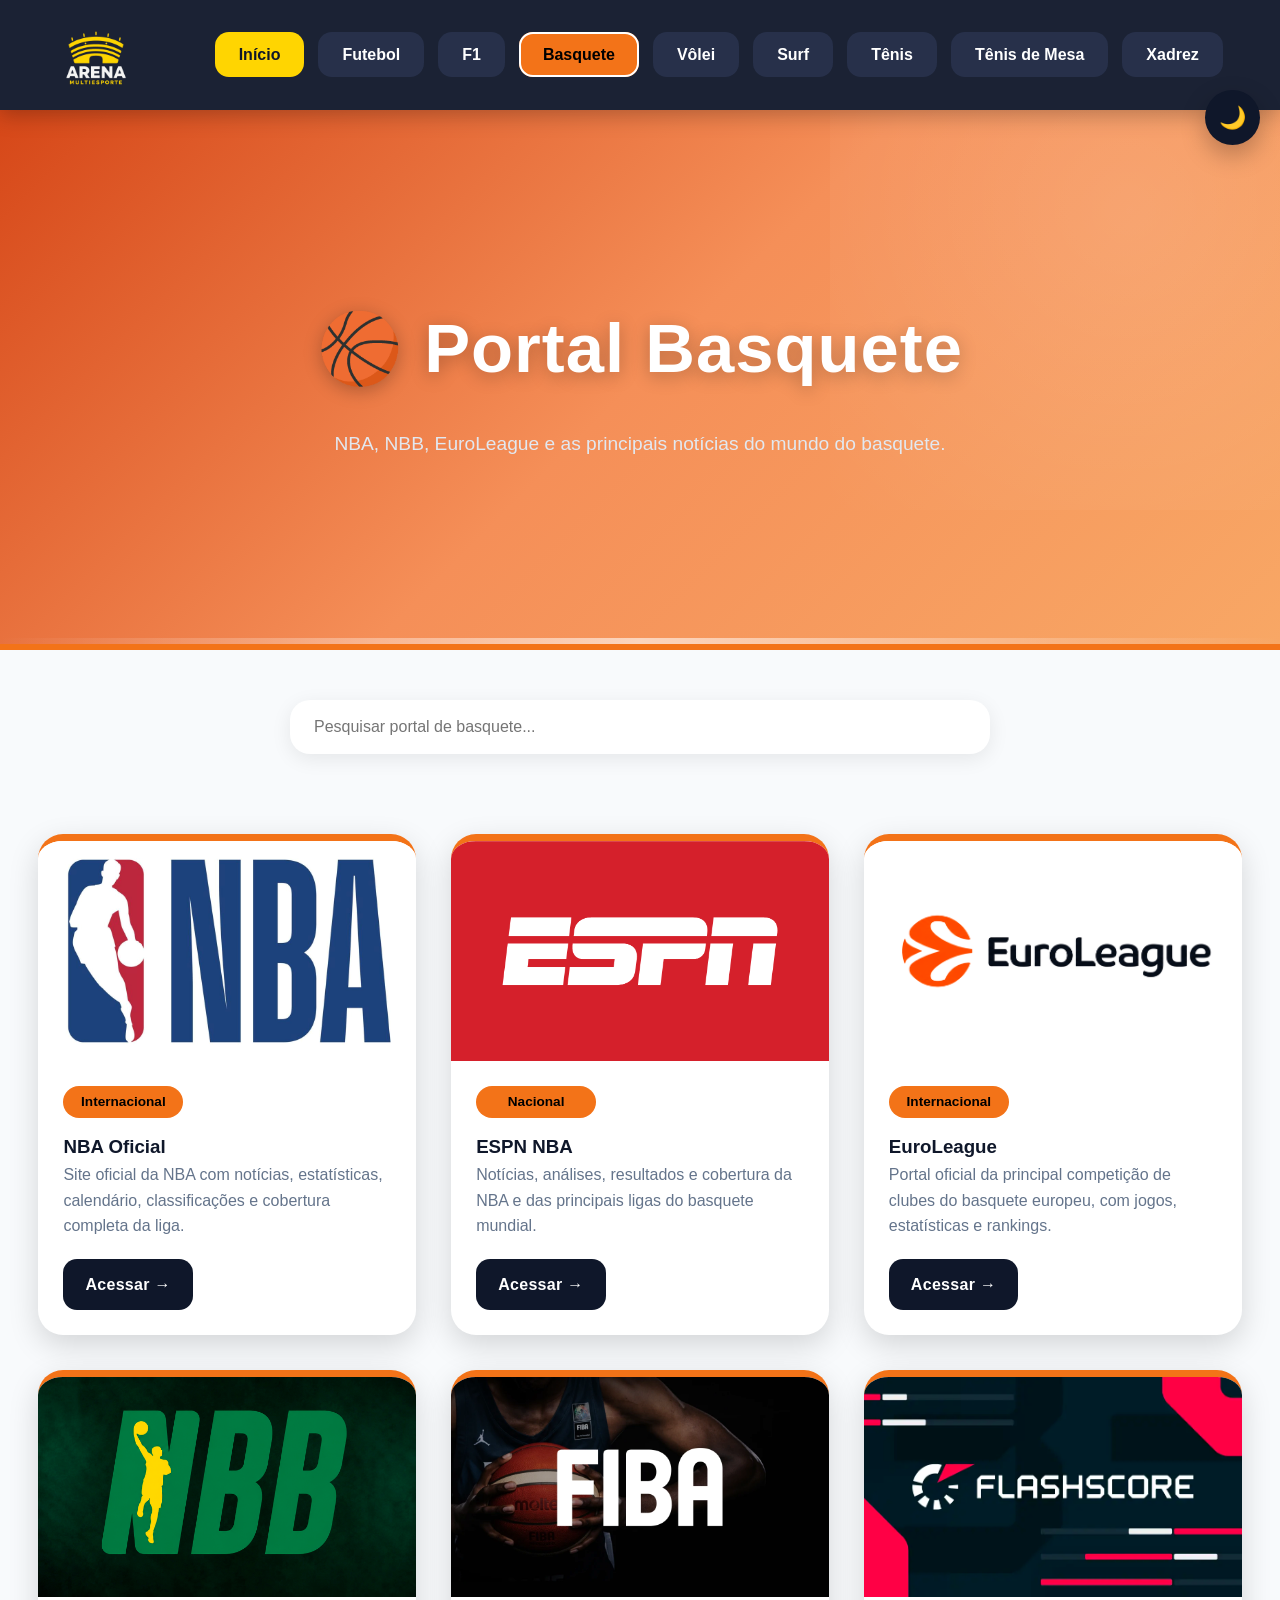
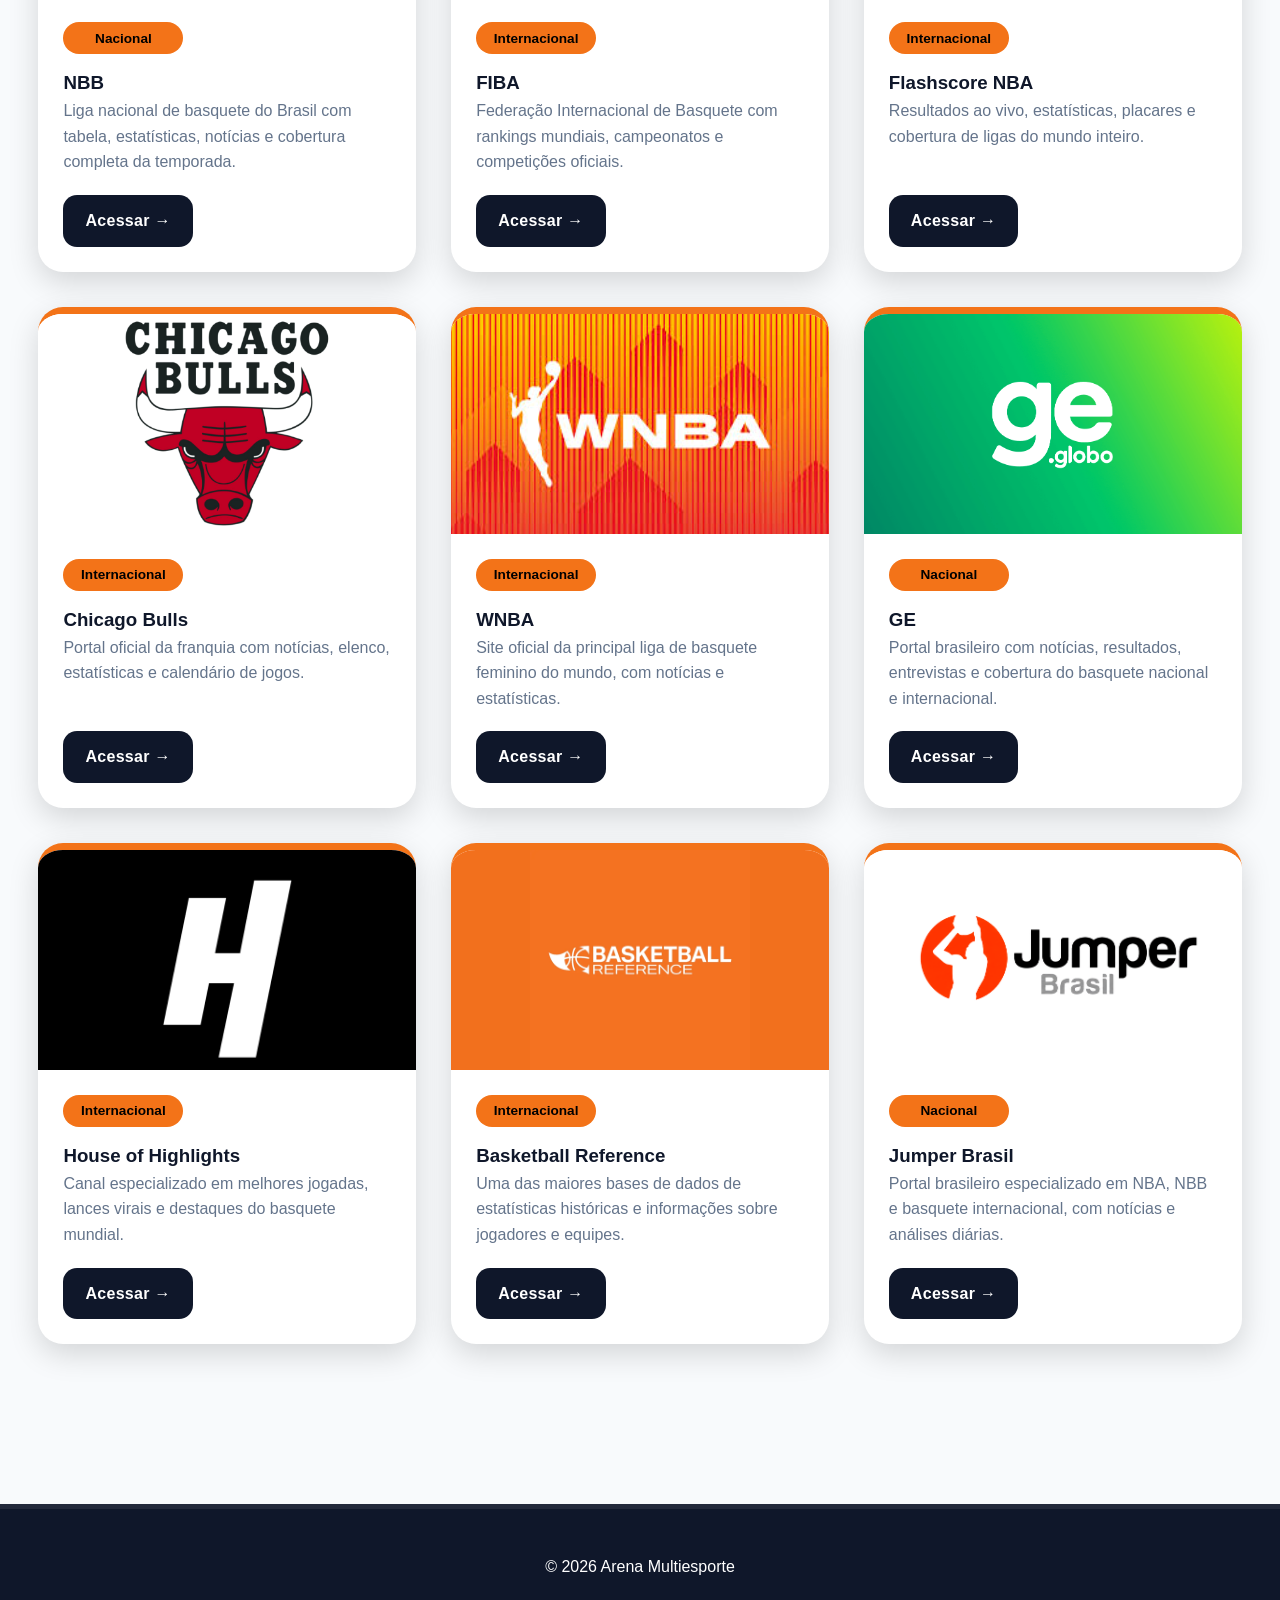
==== basquete.html @ 13faa3eb "Arena.multiesportes" ====
<!-- =========================================
basquete.html
========================================= -->

<!DOCTYPE html>
<html lang="pt-BR">

<head>

<meta charset="UTF-8">
<meta name="viewport" content="width=device-width, initial-scale=1.0">

<title>Portal Basquete | Arena Multiesporte</title>

<link rel="stylesheet" href="style.css">

</head>

<body>

<!-- =========================================
HEADER
========================================= -->

<header>

<div class="header-container">

<a href="index.html" class="logo">

<img src="img/logo2.png" alt="Arena Multiesporte">

</a>

<nav>

<ul class="nav-menu">

<li>
<a href="index.html" class="nav-btn">
Início
</a>
</li>

<li>
<a href="futebol.html" class="nav-btn futebol">
Futebol
</a>
</li>

<li>
<a href="f1.html" class="nav-btn f1">
F1
</a>
</li>

<li>
<a href="basquete.html" class="nav-btn basquete active">
Basquete
</a>
</li>

<li>
<a href="volei.html" class="nav-btn volei">
Vôlei
</a>
</li>

<li>
<a href="surf.html" class="nav-btn surf">
Surf
</a>
</li>

<li>
<a href="tenis.html" class="nav-btn tenis">
Tênis
</a>
</li>

<li>
<a href="tenisdemesa.html" class="nav-btn mesa">
Tênis de Mesa
</a>
</li>

<li>
<a href="xadrez.html" class="nav-btn xadrez">
Xadrez
</a>
</li>

</ul>

</nav>

</div>

</header>

<section class="hero basquete-hero">

<div class="hero-content">

<h2>
🏀 Portal Basquete
</h2>

<p>
NBA, NBB, EuroLeague
e as principais notícias do mundo do basquete.
</p>

</div>

</section>

<section>

<input
type="text"
id="searchInput"
class="search"
placeholder="Pesquisar portal de basquete..."
>

</section>

<main class="blog-container">

<section class="posts-grid">

<!-- CARD 1 -->

<article class="post-card basquete-card">

<div class="card-image">
<img src="img/basquete/nba.jpg" alt="NBA">
</div>

<div class="post-content">

<span class="category-badge basquete">
Internacional
</span>

<h3>
NBA Oficial
</h3>

<p>
Site oficial da NBA com notícias,
estatísticas, calendário,
classificações e cobertura completa da liga.
</p>

<a href="https://www.nba.com" target="_blank" class="read-more">
Acessar →
</a>

</div>

</article>

<!-- CARD 2 -->

<article class="post-card basquete-card">

<div class="card-image">
<img src="img/espn.png" alt="ESPN NBA">
</div>

<div class="post-content">

<span class="category-badge basquete">
Nacional
</span>

<h3>
ESPN NBA
</h3>

<p>
Notícias, análises,
resultados e cobertura da NBA
e das principais ligas do basquete mundial.
</p>

<a href="https://www.espn.com.br/nba" target="_blank" class="read-more">
Acessar →
</a>

</div>

</article>

<!-- CARD 3 -->

<article class="post-card basquete-card">

<div class="card-image">
<img src="img/basquete/euroleague.png" alt="EuroLeague">
</div>

<div class="post-content">

<span class="category-badge basquete">
Internacional
</span>

<h3>
EuroLeague
</h3>

<p>
Portal oficial da principal competição
de clubes do basquete europeu,
com jogos, estatísticas e rankings.
</p>

<a href="https://www.euroleaguebasketball.net" target="_blank" class="read-more">
Acessar →
</a>

</div>

</article>

<!-- CARD 4 -->

<article class="post-card basquete-card">

<div class="card-image">
<img src="img/basquete/nbb.png" alt="NBB">
</div>

<div class="post-content">

<span class="category-badge basquete">
Nacional
</span>

<h3>
NBB
</h3>

<p>
Liga nacional de basquete do Brasil
com tabela, estatísticas,
notícias e cobertura completa da temporada.
</p>

<a href="https://lnb.com.br/nbb/" target="_blank" class="read-more">
Acessar →
</a>

</div>

</article>

<!-- CARD 5 -->

<article class="post-card basquete-card">

<div class="card-image">
<img src="img/basquete/fiba.webp" alt="FIBA">
</div>

<div class="post-content">

<span class="category-badge basquete">
Internacional
</span>

<h3>
FIBA
</h3>

<p>
Federação Internacional de Basquete
com rankings mundiais,
campeonatos e competições oficiais.
</p>

<a href="https://www.fiba.basketball" target="_blank" class="read-more">
Acessar →
</a>

</div>

</article>

<!-- CARD 6 -->

<article class="post-card basquete-card">

<div class="card-image">
<img src="img/futebol/flashscore.webp" alt="Flashscore NBA">
</div>

<div class="post-content">

<span class="category-badge basquete">
Internacional
</span>

<h3>
Flashscore NBA
</h3>

<p>
Resultados ao vivo,
estatísticas, placares
e cobertura de ligas do mundo inteiro.
</p>

<a href="https://www.flashscore.com.br/basquete/" target="_blank" class="read-more">
Acessar →
</a>

</div>

</article>

<!-- =========================================
CARDS 7-12 BASQUETE
========================================= -->

<!-- CARD 7 -->

<article class="post-card basquete-card">

<div class="card-image">

<img src="img/basquete/chicago.jpg">

</div>

<div class="post-content">

<span class="category-badge basquete">
Internacional
</span>

<h3>
Chicago Bulls
</h3>

<p>
Portal oficial da franquia
com notícias, elenco,
estatísticas e calendário de jogos.
</p>

<a href="https://www.nba.com/bulls" target="_blank" class="read-more">
Acessar →
</a>

</div>

</article>

<!-- CARD 8 -->

<article class="post-card basquete-card">

<div class="card-image">

<img src="img/basquete/wnba.jpg">

</div>

<div class="post-content">

<span class="category-badge basquete">
Internacional
</span>

<h3>
WNBA
</h3>

<p>
Site oficial da principal liga
de basquete feminino do mundo,
com notícias e estatísticas.
</p>

<a href="https://www.wnba.com" target="_blank" class="read-more">
Acessar →
</a>

</div>

</article>

<!-- CARD 9 -->

<article class="post-card basquete-card">

<div class="card-image">

<img src="img/ge.png">

</div>

<div class="post-content">

<span class="category-badge basquete">
Nacional
</span>

<h3>
GE
</h3>

<p>
Portal brasileiro com notícias,
resultados, entrevistas
e cobertura do basquete nacional e internacional.
</p>

<a href="https://ge.globo.com/basquete/" target="_blank" class="read-more">
Acessar →
</a>

</div>

</article>

<!-- CARD 10 -->

<article class="post-card basquete-card">

<div class="card-image">

<img src="img/basquete/h.png">

</div>

<div class="post-content">

<span class="category-badge basquete">
Internacional
</span>

<h3>
House of Highlights
</h3>

<p>
Canal especializado em melhores jogadas,
lances virais e destaques
do basquete mundial.
</p>

<a href="https://www.youtube.com/@HouseofHighlights" target="_blank" class="read-more">
Acessar →
</a>

</div>

</article>

<!-- CARD 11 -->

<article class="post-card basquete-card">

<div class="card-image">

<img src="img/basquete/basketballreference.png">

</div>

<div class="post-content">

<span class="category-badge basquete">
Internacional
</span>

<h3>
Basketball Reference
</h3>

<p>
Uma das maiores bases de dados
de estatísticas históricas
e informações sobre jogadores e equipes.
</p>

<a href="https://www.basketball-reference.com/" target="_blank" class="read-more">
Acessar →
</a>

</div>

</article>

<!-- CARD 12 -->

<article class="post-card basquete-card">

<div class="card-image">

<img src="img/basquete/jumperbrasil.png" alt="Jumper Brasil">

</div>

<div class="post-content">

<span class="category-badge basquete">
Nacional
</span>

<h3>
Jumper Brasil
</h3>

<p>
Portal brasileiro especializado em NBA,
NBB e basquete internacional,
com notícias e análises diárias.
</p>

<a href="https://jumperbrasil.com.br/" target="_blank" class="read-more">
Acessar →
</a>

</div>

</article>

</section>

</main>



<footer>

<p>
© 2026 Arena Multiesporte
</p>

</footer>

<script src="script.js"></script>

</body>
</html>
---- style.css ----
/* =========================================
STYLE.CSS COMPLETO PROFISSIONAL
ARENA MULTIESPORTE
=========================jose?================ */

/* =========================================
RESET
========================================= */

*{
    margin:0;
    padding:0;
    box-sizing:border-box;
}

/* =========================================
VARIÁVEIS
========================================= */

:root{

    --dark:#0f172a;

    --dark2:#27304a;

    --light:#f8fafc;

    --white:#ffffff;

    --gray:#94a3b8;

    --shadow:
    0 10px 30px rgba(0,0,0,.15);

    --transition:.35s;

    --radius:22px;

    --futebol:#09b046;

    --f1:#ef4444;

    --basquete:#f37318;

    --volei:#fbf70e;

    --surf:#345fc5;

    --tenis:#b0cb61;

    --mesa:#00eafb;

    --xadrez:#6d09df;

    --inicio:#ffd501;
}

/* =========================================
BODY
========================================= */

body{

    font-family:
    'Segoe UI',
    Tahoma,
    Geneva,
    Verdana,
    sans-serif;

    background:var(--light);

    color:#334155;

    overflow-x:hidden;

    line-height:1.6;
}

/* =========================================
SCROLLBAR
========================================= */

::-webkit-scrollbar{

    width:10px;
}

::-webkit-scrollbar-track{

    background:var(--dark2);
}

::-webkit-scrollbar-thumb{

    background:var(--inicio);

    border-radius:20px;
}

/* =========================================
HEADER
========================================= */

header{

    position:sticky;

    top:0;

    z-index:9999;

    width:100%;

    background:
    rgba(15,23,42,.95);

    backdrop-filter:blur(10px);

    box-shadow:
    0 5px 20px rgba(0,0,0,.25);

    padding:10px 0;
}

/* =========================================
HEADER CONTAINER
========================================= */

.header-container{

    width:min(1400px,92%);

    margin:auto;

    display:flex;

    align-items:center;

    justify-content:space-between;
}

/* =========================================
LOGO
========================================= */

.logo{

    display:flex;

    align-items:center;

    text-decoration:none;
}

.logo img{

    width:auto;

    height:90px;

    object-fit:contain;

    transition:var(--transition);
}

.logo img:hover{

    transform:scale(1.05);
}

/* =========================================
MENU
========================================= */

.nav-menu{

    display:flex;

    gap:14px;

    list-style:none;

    flex-wrap:wrap;
}

/* =========================================
BOTÕES MENU
========================================= */

.nav-btn{

    position:relative;

    padding:12px 22px;

    border-radius:14px;

    background:var(--dark2);

    color:white;

    font-weight:700;

    text-decoration:none;

    overflow:hidden;

    transition:var(--transition);

    border:2px solid transparent;
}

/* =========================================
EFEITO BOTÃO
========================================= */

.nav-btn::before{

    content:"";

    position:absolute;

    inset:0;

    background:white;

    opacity:0;

    transition:var(--transition);
}

.nav-btn:hover::before{

    opacity:.08;
}

/* =========================================
BOTÃO ACTIVE
========================================= */

.nav-btn.active{

    border:2px solid white;

    transform:none;
}
.nav-menu{

    display:flex;

    gap:14px;

    list-style:none;

    flex-wrap:wrap;

    align-items:center;
}

/* =========================================
INÍCIO FIXO VERDE
========================================= */

.nav-menu li:first-child .nav-btn{

    background:var(--inicio);

    color:#0f172a;
}

.nav-menu li:first-child .nav-btn:hover{

    background:var(--inicio);
}

/* FUTEBOL */

.nav-btn.futebol:hover{

    background:var(--futebol);
}

/* F1 */

.nav-btn.f1:hover{

    background:var(--f1);
}

/* BASQUETE */

.nav-btn.basquete:hover{

    background:var(--basquete);
}

/* VÔLEI */

.nav-btn.volei:hover{

    background:var(--volei);
}

/* SURF */

.nav-btn.surf:hover{

    background:var(--surf);
}

/* TÊNIS */

.nav-btn.tenis:hover{

    background:var(--tenis);

    color:#ffffff;
}

/* TÊNIS DE MESA */

.nav-btn.mesa:hover{

    background:var(--mesa);
}

/* XADREZ */

.nav-btn.xadrez:hover{

    background:var(--xadrez);

    color:#ffffff;
}

/* =========================================
HERO
========================================= */

.hero{

    min-height:540px;

    display:flex;

    align-items:center;

    justify-content:center;

    text-align:center;

    padding:40px;

    position:relative;

    overflow:hidden;

    background:
    linear-gradient(
    135deg,
    #0f172a,
    #1e293b
    );
}

/* =========================================
HERÓIS DOS ESPORTES
========================================= */

.surf-hero{

    background:
    linear-gradient(
    135deg,
    #074e74,
    #1477a5,
    #0a9fde
    );
}

.tenis-hero{

    background:
    linear-gradient(
    135deg,
    #3a6600,
    #9fe341,
    #c2ef7b
    );
}

.mesa-hero{

    background:
    linear-gradient(
    135deg,
    #245995,
    #3ec2f1,
    #9fe2f7
    );
}

.xadrez-hero{

    background:
    linear-gradient(
    135deg,
    #3b0378,
    #5608b5,
    #8004fc
    );
}

/* =========================================
EFEITO HERO
========================================= */

.hero::before{

    content:"";

    position:absolute;

    width:600px;

    height:600px;

    background:
    radial-gradient(
    circle,
    rgba(255,255,255,.12),
    transparent
    );

    top:-200px;

    right:-150px;
}

/* =========================================
HERO CONTENT
========================================= */

.hero-content{

    position:relative;

    z-index:2;

    max-width:850px;
}

.hero h2{

    font-size:4.3rem;

    color:white;

    margin-bottom:25px;

    font-weight:900;

    letter-spacing:1px;
}

.hero p{

    color:#e2e8f0;

    font-size:1.2rem;
}

/* =========================================
SEARCH
========================================= */

.search{

    width:min(700px,92%);

    display:block;

    margin:50px auto;

    padding:18px 24px;

    border:none;

    outline:none;

    border-radius:20px;

    background:white;

    font-size:1rem;

    box-shadow:
    0 5px 20px rgba(0,0,0,.08);

    transition:var(--transition);
}

.search:focus{

    transform:scale(1.01);

    box-shadow:
    0 10px 25px rgba(0,0,0,.12);
}

/* =========================================
CONTAINER
========================================= */

.blog-container{

    width:min(1450px,94%);

    margin:auto;

    padding:30px 0 80px;
}

/* =========================================
GRID
========================================= */

.posts-grid{

    display:grid;

    grid-template-columns:
    repeat(auto-fit,minmax(330px,1fr));

    gap:35px;
}

/* =========================================
CARD
========================================= */

.post-card{

    position:relative;

    overflow:hidden;

    border-radius:25px;

    background:white;

    box-shadow:var(--shadow);

    transition:var(--transition);

    text-decoration:none;

    color:inherit;

    animation:
    fadeUp .7s ease;
}

/* =========================================
HOVER CARD
========================================= */

.post-card:hover{

    transform:
    translateY(-12px)
    scale(1.02);

    box-shadow:
    0 20px 40px rgba(0,0,0,.22);
}

/* =========================================
CARDS NOVOS ESPORTES
========================================= */
.futebol-card:hover{

    box-shadow:
    0 20px 40px rgba(18, 214, 57, 0.35);
}

.f1-card:hover{

    box-shadow:
    0 20px 40px rgba(137, 28, 28, 0.537);
}

.basquete-card:hover{

    box-shadow:
    0 20px 40px rgba(215, 101, 7, 0.414);
}

.volei-card:hover{

    box-shadow:
    0 20px 40px rgba(255, 238, 2, 0.4);
}

.surf-card:hover{

    box-shadow:
    0 20px 40px rgba(14,165,233,.35);
}

.tenis-card:hover{

    box-shadow:
    0 20px 40px rgba(132,204,22,.35);
}

.mesa-card:hover{

    box-shadow:
    0 20px 40px rgba(5, 255, 242, 0.375);
}

.xadrez-card:hover{

    box-shadow:
    0 20px 40px rgba(150, 2, 255, 0.35);
}

/* =========================================
IMAGEM CARD
========================================= */
.card-image {
    width: 100%;
    height: 220px;
    overflow: hidden;
}

.card-image img {
    width: 100%;
    height: 100%;
    object-fit: cover;
    display: block;
}
/* =========================================
CONTENT
========================================= */

.post-content{

    padding:25px;

    position:relative;

    z-index:2;
}

/* =========================================
BADGES
========================================= */ 


.category-badge{
    display:inline-block;
    width:auto;
    min-width:unset;
    max-width:max-content;
    padding:6px 14px;
    border-radius:999px;
    font-size:0.78rem;
    font-weight:600;
    line-height:1;
    margin-bottom:14px;
}
/* =========================================
CORES BADGES
========================================= */

.category-badge.futebol{

    background:var(--futebol);
}

.category-badge.f1{

    background:var(--f1);
}

.category-badge.basquete{

    background:var(--basquete);
}

.category-badge.volei{

    background:var(--volei);
}

.category-badge.surf{

    background:var(--surf);
}

.category-badge.tenis{

    background:var(--tenis);

    color:#ffffff;
}

.category-badge.mesa{

    background:var(--mesa);
}

.category-badge.xadrez{

    background:var(--xadrez);

    color:#ffffff;
}

/* =========================================
PARÁGRAFOS
========================================= */

.post-content p{

    color:#64748b;

    margin-bottom:20px;

    min-height:70px;
}
/* =========================================
TÍTULOS DOS CARDS
========================================= */

.post-content h3{

    color:#0f172a;
}
/* =========================================
BOTÃO CARD
========================================= */

.read-more{

    display:inline-flex;

    align-items:center;

    justify-content:center;

    gap:8px;

    padding:13px 22px;

    border-radius:14px;

    background:#0f172a;

    color:white;

    text-decoration:none;

    font-weight:700;

    transition:var(--transition);

    position:relative;

    z-index:5;

    cursor:pointer;
}

.read-more:hover{

    transform:translateY(-3px);

    background:#1e293b;
}

.surf-card .read-more:hover{

    background:var(--surf);
}

.tenis-card .read-more:hover{

    background:var(--tenis);

    color:#0f172a;
}

.mesa-card .read-more:hover{

    background:var(--mesa);
}

.xadrez-card .read-more:hover{

    background:var(--xadrez);

    color:#0f172a;
}

/* =========================================
BORDAS ESPORTES
========================================= */

.futebol-card{

    border-top:
    7px solid var(--futebol);
}

.f1-card{

    border-top:
    7px solid var(--f1);
}

.basquete-card{

    border-top:
    7px solid var(--basquete);
}

.volei-card{

    border-top:
    7px solid var(--volei);
}

.surf-card{

    border-top:
    7px solid var(--surf);
}

.tenis-card{

    border-top:
    7px solid var(--tenis);
}

.mesa-card{

    border-top:
    7px solid var(--mesa);
}

.xadrez-card{

    border-top:
    7px solid var(--xadrez);
}

/* =========================================
DESTAQUES
========================================= */

.highlights{

    width:min(1450px,94%);

    margin:40px auto 100px;
}

.highlights h2{

    text-align:center;

    font-size:2.6rem;

    margin-bottom:50px;

    color:#0f172a;
}

.highlight-grid{

    display:grid;

    grid-template-columns:
    repeat(auto-fit,minmax(260px,1fr));

    gap:30px;
}

.highlight-card{

    background:white;

    border-radius:22px;

    padding:35px;

    box-shadow:
    0 10px 30px rgba(0,0,0,.10);

    transition:var(--transition);
}

.highlight-card:hover{

    transform:
    translateY(-8px);

    box-shadow:
    0 18px 35px rgba(0,0,0,.18);
}

.highlight-card h3{

    font-size:1.4rem;

    margin-bottom:15px;

    color:#0f172a;
}

.highlight-card p{

    color:#64748b;
}

/* =========================================
FOOTER
========================================= */

footer{

    background:#0f172a;

    color:white;

    text-align:center;

    padding:45px 20px;

    margin-top:80px;
}

/* =========================================
DARK MODE
========================================= */

body.dark{

    background:#151d31;

    color:white;
}

body.dark header{

    background:
    rgba(2,6,23,.95);
}

body.dark .search{

    background:#1e293b;

    color:white;
}

body.dark .post-card{

    background:#1e293b;
}

body.dark .highlight-card{

    background:#1e293b;
}

body.dark .post-content h3,
body.dark .highlights h2,
body.dark .highlight-card h3{

    color:white;
}

body.dark .post-content p,
body.dark .highlight-card p{

    color:#cbd5e1;
}

/* =========================================
BOTÃO DARK MODE
========================================= */

#darkModeBtn{

    position:fixed;

    right:20px;

    bottom:20px;

    width:60px;

    height:60px;

    border:none;

    border-radius:50%;

    background:#0f172a;

    color:white;

    font-size:24px;

    cursor:pointer;

    z-index:9999;

    box-shadow:
    0 10px 25px rgba(0,0,0,.25);

    transition:var(--transition);
}

#darkModeBtn:hover{

    transform:scale(1.1);
}

/* =========================================
ANIMAÇÕES
========================================= */

@keyframes fadeUp{

    from{

        opacity:0;

        transform:
        translateY(40px);
    }

    to{

        opacity:1;

        transform:
        translateY(0);
    }
}

/* =========================================
RESPONSIVO
========================================= */

@media(max-width:1100px){

    .hero h2{

        font-size:3.4rem;
    }

    .posts-grid{

        grid-template-columns:
        repeat(auto-fit,minmax(280px,1fr));
    }
}

/* =========================================
TABLET
========================================= */

@media(max-width:850px){

    .header-container{

        flex-direction:column;

        gap:20px;
    }

    .nav-menu{

        justify-content:center;
    }

    .hero{

        min-height:450px;
    }

    .hero h2{

        font-size:2.7rem;
    }

    .nav-btn.surf,
    .nav-btn.tenis,
    .nav-btn.mesa,
    .nav-btn.xadrez{

        width:100%;

        text-align:center;
    }
}

/* =========================================
MOBILE
========================================= */

@media(max-width:600px){

    .hero{

        min-height:400px;

        padding:20px;
    }

    .hero h2{

        font-size:2rem;
    }

    .hero p{

        font-size:1rem;
    }

    .posts-grid{

        grid-template-columns:1fr;
    }

    .card-image{

        height:210px;
    }

    .logo img{

        height:65px;
    }

    .nav-btn{

        padding:10px 16px;

        font-size:.9rem;
    }

    .highlight-card{

        padding:25px;
    }

    .surf-hero,
    .tenis-hero,
    .mesa-hero,
    .xadrez-hero{

        min-height:420px;
    }

    .surf-hero h2,
    .tenis-hero h2,
    .mesa-hero h2,
    .-hero h2{

        font-size:2.2rem;
    }
}

/* =========================================
CORREÇÃO DOS LINKS DOS CARDS
========================================= */

.post-card{
    position: relative;
    z-index: 1;
}

/* =========================================
CORREÇÃO DO OVERLAY DOS BOTÕES
========================================= */

.nav-btn::before{
    pointer-events: none;
}

/* =========================================
EFEITO GLOW DOS ESPORTES
========================================= */

.futebol-card::after,
.f1-card::after,
.basquete-card::after,
.volei-card::after,
.surf-card::after,
.tenis-card::after,
.mesa-card::after,
.xadrez-card::after{

    content:"";

    position:absolute;

    inset:0;

    opacity:0;

    transition:var(--transition);

    pointer-events:none;
}

.futebol-card::after{

    background:
    radial-gradient(
    circle at top,
    rgba(9,176,70,.18),
    transparent 70%
    );
}

.f1-card::after{

    background:
    radial-gradient(
    circle at top,
    rgba(239,68,68,.18),
    transparent 70%
    );
}

.basquete-card::after{

    background:
    radial-gradient(
    circle at top,
    rgba(243,115,24,.18),
    transparent 70%
    );
}

.volei-card::after{

    background:
    radial-gradient(
    circle at top,
    rgba(251,247,14,.18),
    transparent 70%
    );
}

.surf-card::after{

    background:
    radial-gradient(
    circle at top,
    rgba(52,95,197,.18),
    transparent 70%
    );
}

.tenis-card::after{

    background:
    radial-gradient(
    circle at top,
    rgba(176,203,97,.18),
    transparent 70%
    );
}

.mesa-card::after{

    background:
    radial-gradient(
    circle at top,
    rgba(0,234,251,.18),
    transparent 70%
    );
}

.xadrez-card::after{

    background:
    radial-gradient(
    circle at top,
    rgba(109,9,223,.18),
    transparent 70%
    );
}

.post-card:hover::after{

    opacity:1;
}

/* =========================================
LINHA DECORATIVA HERO
========================================= */

.hero::after{

    content:"";

    position:absolute;

    bottom:0;

    left:0;

    width:100%;

    height:6px;

    background:
    linear-gradient(
    90deg,
    transparent,
    rgba(255,255,255,.6),
    transparent
    );
}

/* =========================================
ANIMAÇÃO BOTÕES MENU
========================================= */

.nav-btn{

    transform:
    translateY(0);
}

.nav-btn:hover{

    transform:
    translateY(-3px);
}

/* =========================================
ACTIVE DOS NOVOS ESPORTES
========================================= */
.nav-btn.futebol.active,
.nav-btn.f1.active,
.nav-btn.basquete.active,
.nav-btn.volei.active,
.nav-btn.surf.active,
.nav-btn.tenis.active,
.nav-btn.mesa.active,
.nav-btn.xadrez.active{
    color:#000;
}

.nav-btn.futebol.active{ background:var(--futebol); }
.nav-btn.f1.active{ background:var(--f1); }
.nav-btn.basquete.active{ background:var(--basquete); }
.nav-btn.volei.active{ background:var(--volei); }
.nav-btn.surf.active{ background:var(--surf); }
.nav-btn.tenis.active{ background:var(--tenis); }
.nav-btn.mesa.active{ background:var(--mesa); }
.nav-btn.xadrez.active{ background:var(--xadrez); }
/* =========================================
HERO ANIMADO
========================================= */

.hero-content{

    animation:
    heroFade 1s ease;
}

@keyframes heroFade{

    from{

        opacity:0;

        transform:
        translateY(50px);
    }

    to{

        opacity:1;

        transform:
        translateY(0);
    }
}

/* =========================================
EFEITO IMAGENS
========================================= */

.card-image img{

    filter:
    saturate(1.05)
    contrast(1.02);
}

/* =========================================
SCROLL SUAVE
========================================= */

html{

    scroll-behavior:smooth;
}

/* =========================================
BORDAS DIFERENTES HERO
========================================= */

.surf-hero{

    border-bottom:
    6px solid var(--surf);
}

.tenis-hero{

    border-bottom:
    6px solid var(--tenis);
}

.mesa-hero{

    border-bottom:
    6px solid var(--mesa);
}

.xadrez-hero{

    border-bottom:
    6px solid var(--xadrez);
}

/* =========================================
DESTAQUES COLORIDOS
========================================= */

.highlight-card{

    border-top:
    5px solid transparent;
}

.highlight-card:nth-child(1){

    border-color:var(--futebol);
}

.highlight-card:nth-child(2){

    border-color:var(--f1);
}

.highlight-card:nth-child(3){

    border-color:var(--basquete);
}

.highlight-card:nth-child(4){

    border-color:var(--volei);
}

.highlight-card:nth-child(5){

    border-color:var(--surf);
}

.highlight-card:nth-child(6){

    border-color:var(--tenis);
}

.highlight-card:nth-child(7){

    border-color:var(--mesa);
}

.highlight-card:nth-child(8){

    border-color:var(--xadrez);
}

/* =========================================
SOMBRA MENU
========================================= */

.nav-menu{

    padding:6px;
}

/* =========================================
EFEITO SEARCH
========================================= */

.search:hover{

    box-shadow:
    0 15px 35px rgba(0,0,0,.15);
}

/* =========================================
BOTÕES DOS CARDS
========================================= */

.read-more{

    letter-spacing:.3px;
}

.read-more:active{

    transform:
    scale(.96);
}

/* =========================================
CARDS MAIS SUAVES
========================================= */

.post-card{

    backdrop-filter:
    blur(6px);
}

/* =========================================
EFEITO NO FOOTER
========================================= */

footer{

    border-top:
    5px solid rgba(255,255,255,.08);
}

/* =========================================
TEXT SHADOW HERO
========================================= */

.hero h2{

    text-shadow:
    0 4px 18px rgba(0,0,0,.25);
}

/* =========================================
RESPONSIVO EXTRA
========================================= */

@media(max-width:480px){

    .hero h2{

        line-height:1.1;
    }

    .hero-content{

        width:100%;
    }

    .search{

        width:92%;
    }

    .nav-menu{

        gap:10px;
    }
}

/* =========================================
ANIMAÇÃO CARDS
========================================= */

.post-card:nth-child(1){

    animation-delay:.1s;
}

.post-card:nth-child(2){

    animation-delay:.2s;
}

.post-card:nth-child(3){

    animation-delay:.3s;
}

.post-card:nth-child(4){

    animation-delay:.4s;
}

.post-card:nth-child(5){

    animation-delay:.5s;
}

.post-card:nth-child(6){

    animation-delay:.6s;
}

.post-card:nth-child(7){

    animation-delay:.7s;
}

.post-card:nth-child(8){

    animation-delay:.8s;
}

.post-card:nth-child(9){

    animation-delay:.9s;
}

.post-card:nth-child(10){

    animation-delay:1s;
}

.post-card:nth-child(11){

    animation-delay:1.1s;
}

.post-card:nth-child(12){

    animation-delay:1.2s;
}
/* =========================================
HERÓIS FUTEBOL
========================================= */

.futebol-hero{

    background:
    linear-gradient(
    135deg,
    #065f46,
    #16a34a,
    #4ade80
    );

    border-bottom:
    6px solid var(--futebol);
}

/* =========================================
HERÓIS F1
========================================= */

.f1-hero{

    background:
    linear-gradient(
    135deg,
    #580505,
    #f30303,
    #f66767
    );

    border-bottom:
    6px solid var(--f1);
}

/* =========================================
HERÓIS BASQUETE
========================================= */

.basquete-hero{

    background:
    linear-gradient(
    135deg,
    #d64718,
    #f58f58,
    #f8a765
    );

    border-bottom:
    6px solid var(--basquete);
}

/* =========================================
HERÓIS VÔLEI
========================================= */

.volei-hero{

    background:
    linear-gradient(
    135deg,
    #ca8a04,
    #fde047,
    #fef08a
    );

    border-bottom:
    6px solid var(--volei);
}
/* =========================================
DESTAQUES SURF
========================================= */

.surf-highlight{

    border-top:
    5px solid var(--surf);
}

/* =========================================
DESTAQUES TÊNIS
========================================= */

.tenis-highlight{

    border-top:
    5px solid var(--tenis);
}

/* =========================================
DESTAQUES TÊNIS DE MESA
========================================= */

.mesa-highlight{

    border-top:
    5px solid var(--mesa);
}

/* =========================================
DESTAQUES XADREZ
========================================= */

.xadrez-highlight{

    border-top:
    5px solid var(--xadrez);
}
/* =========================================
REDES SOCIAIS FOOTER
========================================= */

.footer-social{

    margin:30px 0;
}

.footer-social h3{

    margin-bottom:15px;

    color:white;
}

.social-links{

    display:flex;

    justify-content:center;

    flex-wrap:wrap;

    gap:15px;
}

.social-links a{

    color:white;

    text-decoration:none;

    padding:10px 18px;

    border-radius:12px;

    background:rgba(255,255,255,.08);

    transition:.3s;
}

.social-links a:hover{

    transform:translateY(-3px);

    background:rgba(255,255,255,.18);
}
/* =========================================
PADRONIZAR BOTÃO DOS CARDS
========================================= */

.post-card{
    display:flex;
    flex-direction:column;
    height:100%;
}

.post-content{
    flex:1;
    display:flex;
    flex-direction:column;
}

.read-more{
    margin-top:auto;
    align-self:flex-start;
}
/* =========================================
PADRONIZAR BADGES DOS CARDS
========================================= */

.category-badge{
    display:inline-flex;
    align-items:center;
    justify-content:center;
    min-width:120px;
    height:32px;
    padding:0 14px;
    font-size:0.85rem;
    font-weight:600;
}
/* Forçar cor do texto das badges */

.category-badge{
    color:rgb(0, 0, 0) !important;
}

body.dark .category-badge{
    color:rgb(255, 255, 255) !important;
}
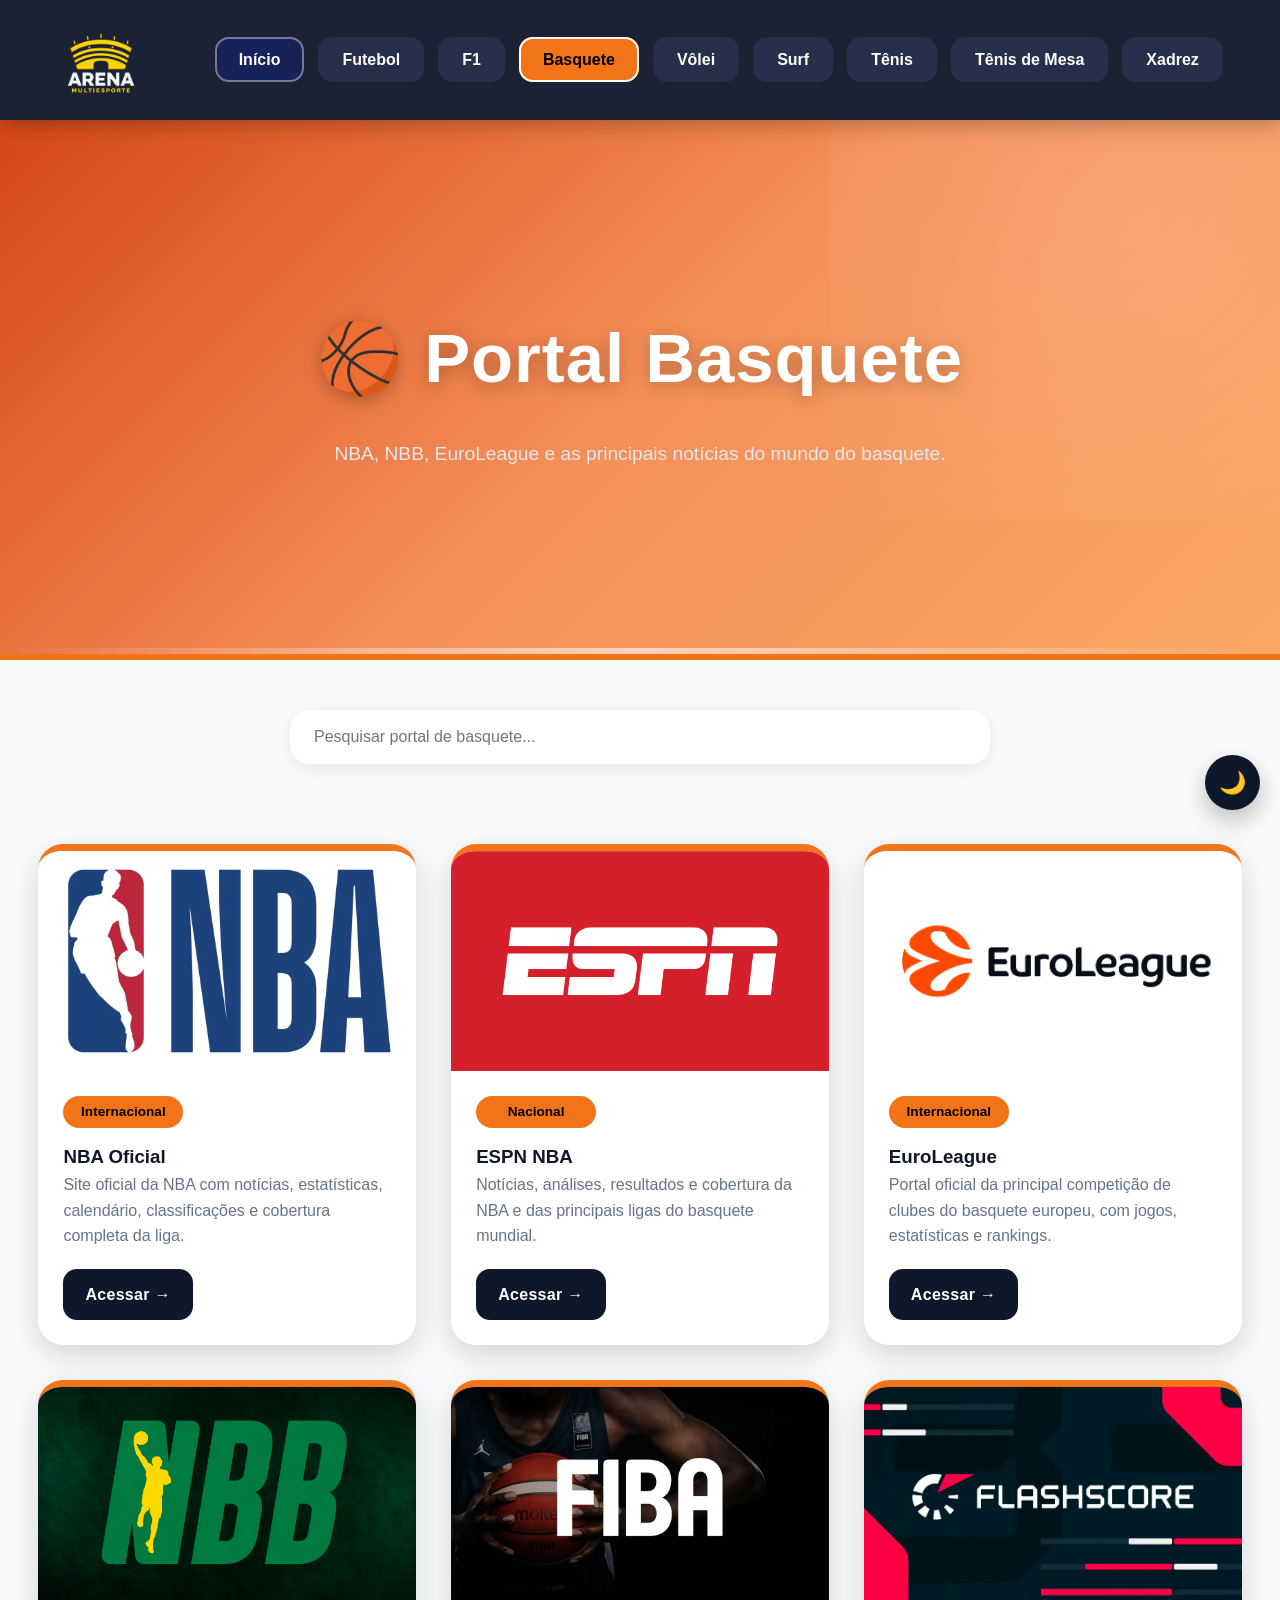
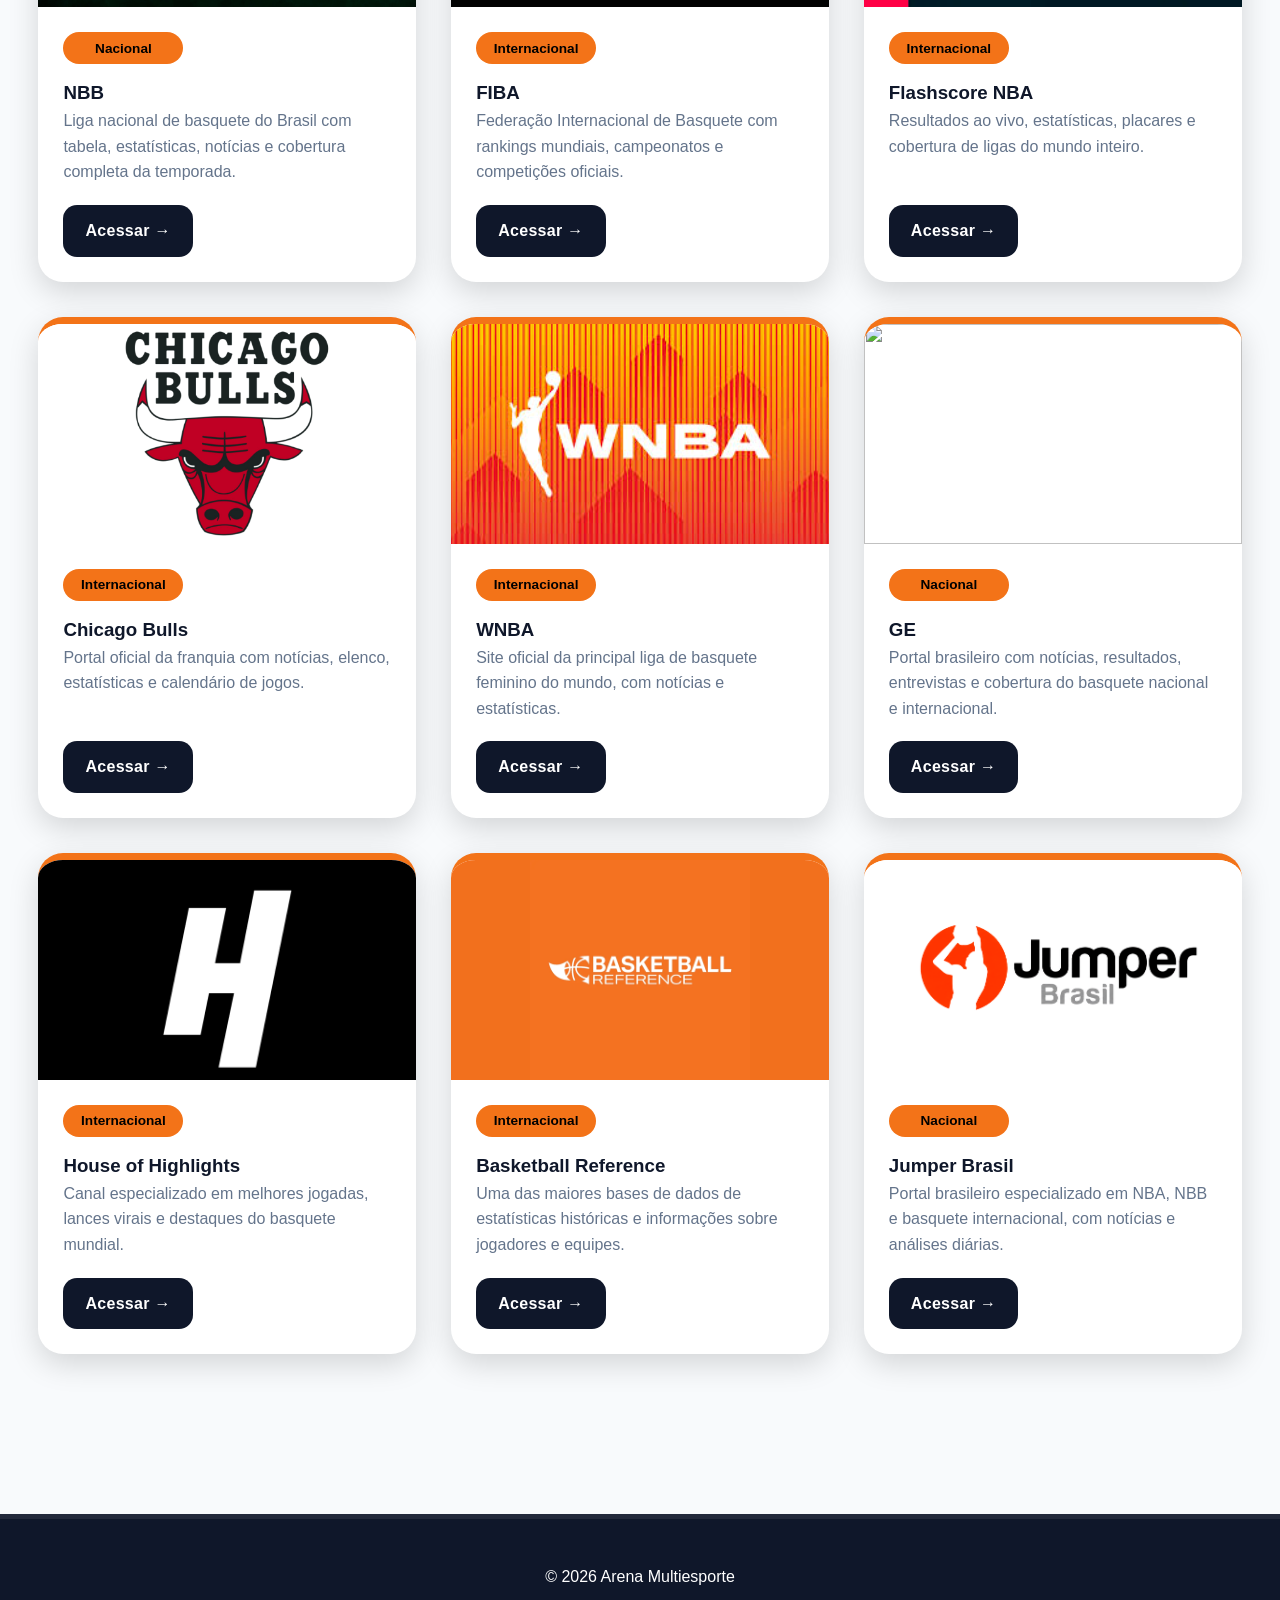
==== commit f6575c76: "Update basquete.html" ====
--- a/basquete.html
+++ b/basquete.html
@@ -400,7 +400,7 @@
 
 <div class="card-image">
 
-<img src="img/ge.png">
+<img src="imgge/gebasquete.jpg">
 
 </div>
 
@@ -547,4 +547,4 @@
 <script src="script.js"></script>
 
 </body>
-</html>+</html>
--- a/style.css
+++ b/style.css
@@ -7,624 +7,615 @@
 RESET
 ========================================= */
 
-*{
-    margin:0;
-    padding:0;
-    box-sizing:border-box;
+* {
+    margin: 0;
+    padding: 0;
+    box-sizing: border-box;
+    transition: all 0.5s ease;
 }
 
 /* =========================================
 VARIÁVEIS
 ========================================= */
 
-:root{
-
-    --dark:#0f172a;
-
-    --dark2:#27304a;
-
-    --light:#f8fafc;
-
-    --white:#ffffff;
-
-    --gray:#94a3b8;
+:root {
+
+    --dark: #0f172a;
+
+    --dark2: #27304a;
+
+    --light: #f8fafc;
+
+    --white: #ffffff;
+
+    --gray: #94a3b8;
 
     --shadow:
-    0 10px 30px rgba(0,0,0,.15);
-
-    --transition:.35s;
-
-    --radius:22px;
-
-    --futebol:#09b046;
-
-    --f1:#ef4444;
-
-    --basquete:#f37318;
-
-    --volei:#fbf70e;
-
-    --surf:#345fc5;
-
-    --tenis:#b0cb61;
-
-    --mesa:#00eafb;
-
-    --xadrez:#6d09df;
-
-    --inicio:#ffd501;
+        0 10px 30px rgba(0, 0, 0, .15);
+
+    --transition: .35s;
+
+    --radius: 22px;
+
+    --futebol: #09b046;
+
+    --f1: #ef4444;
+
+    --basquete: #f37318;
+
+    --volei: #fbf70e;
+
+    --surf: #345fc5;
+
+    --tenis: #b0cb61;
+
+    --mesa: #00eafb;
+
+    --xadrez: #6d09df;
+
 }
 
 /* =========================================
 BODY
 ========================================= */
 
-body{
+body {
 
     font-family:
-    'Segoe UI',
-    Tahoma,
-    Geneva,
-    Verdana,
-    sans-serif;
-
-    background:var(--light);
-
-    color:#334155;
-
-    overflow-x:hidden;
-
-    line-height:1.6;
+        'Segoe UI',
+        Tahoma,
+        Geneva,
+        Verdana,
+        sans-serif;
+
+    background: var(--light);
+
+    color: #334155;
+
+    overflow-x: hidden;
+
+    line-height: 1.6;
 }
 
 /* =========================================
 SCROLLBAR
 ========================================= */
 
-::-webkit-scrollbar{
-
-    width:10px;
-}
-
-::-webkit-scrollbar-track{
-
-    background:var(--dark2);
-}
-
-::-webkit-scrollbar-thumb{
-
-    background:var(--inicio);
-
-    border-radius:20px;
+::-webkit-scrollbar {
+
+    width: 10px;
+}
+
+::-webkit-scrollbar-track {
+
+    background: var(--dark2);
+}
+
+::-webkit-scrollbar-thumb {
+
+    background: var(--inicio);
+
+    border-radius: 20px;
 }
 
 /* =========================================
 HEADER
 ========================================= */
 
-header{
-
-    position:sticky;
-
-    top:0;
-
-    z-index:9999;
-
-    width:100%;
-
-    background:
-    rgba(15,23,42,.95);
-
-    backdrop-filter:blur(10px);
+header {
+
+    position: sticky;
+
+    top: 0;
+
+    z-index: 9999;
+
+    width: 100%;
+
+    background:
+        rgba(15, 23, 42, .95);
+
+    backdrop-filter: blur(10px);
 
     box-shadow:
-    0 5px 20px rgba(0,0,0,.25);
-
-    padding:10px 0;
+        0 5px 20px rgba(0, 0, 0, .25);
+
+    padding: 10px 0;
 }
 
 /* =========================================
 HEADER CONTAINER
 ========================================= */
 
-.header-container{
-
-    width:min(1400px,92%);
-
-    margin:auto;
-
-    display:flex;
-
-    align-items:center;
-
-    justify-content:space-between;
+.header-container {
+
+    width: min(1400px, 92%);
+
+    margin: auto;
+
+    display: flex;
+
+    align-items: center;
+
+    justify-content: space-between;
 }
 
 /* =========================================
 LOGO
 ========================================= */
 
-.logo{
-
-    display:flex;
-
-    align-items:center;
-
-    text-decoration:none;
-}
-
-.logo img{
-
-    width:auto;
-
-    height:90px;
-
-    object-fit:contain;
-
-    transition:var(--transition);
-}
-
-.logo img:hover{
-
-    transform:scale(1.05);
+.logo {
+
+    display: flex;
+
+    align-items: center;
+
+    text-decoration: none;
+}
+
+.logo img {
+
+    width: auto;
+
+    height: 100px;
+
+    object-fit: contain;
+
+    transition: var(--transition);
+}
+
+.logo img:hover {
+
+    transform: scale(1.05);
 }
 
 /* =========================================
 MENU
 ========================================= */
 
-.nav-menu{
-
-    display:flex;
-
-    gap:14px;
-
-    list-style:none;
-
-    flex-wrap:wrap;
+.nav-menu {
+
+    display: flex;
+
+    gap: 14px;
+
+    list-style: none;
+
+    flex-wrap: wrap;
 }
 
 /* =========================================
 BOTÕES MENU
 ========================================= */
 
-.nav-btn{
-
-    position:relative;
-
-    padding:12px 22px;
-
-    border-radius:14px;
-
-    background:var(--dark2);
-
-    color:white;
-
-    font-weight:700;
-
-    text-decoration:none;
-
-    overflow:hidden;
-
-    transition:var(--transition);
-
-    border:2px solid transparent;
+.nav-btn {
+
+    position: relative;
+
+    padding: 12px 22px;
+
+    border-radius: 14px;
+
+    background: var(--dark2);
+
+    color: white;
+
+    font-weight: 700;
+
+    text-decoration: none;
+
+    overflow: hidden;
+
+    transition: var(--transition);
+
+    border: 2px solid transparent;
 }
 
 /* =========================================
 EFEITO BOTÃO
 ========================================= */
 
-.nav-btn::before{
-
-    content:"";
-
-    position:absolute;
-
-    inset:0;
-
-    background:white;
-
-    opacity:0;
-
-    transition:var(--transition);
-}
-
-.nav-btn:hover::before{
-
-    opacity:.08;
+.nav-btn::before {
+
+    content: "";
+
+    position: absolute;
+
+    inset: 0;
+
+    background: white;
+
+    opacity: 0;
+
+    transition: var(--transition);
+}
+
+.nav-btn:hover::before {
+
+    opacity: .08;
 }
 
 /* =========================================
 BOTÃO ACTIVE
 ========================================= */
 
-.nav-btn.active{
-
-    border:2px solid white;
-
-    transform:none;
-}
-.nav-menu{
-
-    display:flex;
-
-    gap:14px;
-
-    list-style:none;
-
-    flex-wrap:wrap;
-
-    align-items:center;
+.nav-btn.active {
+
+    border: 2px solid white;
+
+    transform: none;
+}
+
+.nav-menu {
+
+    display: flex;
+
+    gap: 14px;
+
+    list-style: none;
+
+    flex-wrap: wrap;
+
+    align-items: center;
 }
 
 /* =========================================
 INÍCIO FIXO VERDE
 ========================================= */
 
-.nav-menu li:first-child .nav-btn{
-
-    background:var(--inicio);
-
-    color:#0f172a;
-}
-
-.nav-menu li:first-child .nav-btn:hover{
-
-    background:var(--inicio);
+.nav-menu li:first-child .nav-btn {
+
+    background: rgba(0, 38, 255, 0.175);
+    border: 2px solid rgba(255, 255, 255, 0.4);
+    color: #ffffff;
 }
 
 /* FUTEBOL */
 
-.nav-btn.futebol:hover{
-
-    background:var(--futebol);
+.nav-btn.futebol:hover {
+
+    background: var(--futebol);
 }
 
 /* F1 */
 
-.nav-btn.f1:hover{
-
-    background:var(--f1);
+.nav-btn.f1:hover {
+
+    background: var(--f1);
 }
 
 /* BASQUETE */
 
-.nav-btn.basquete:hover{
-
-    background:var(--basquete);
+.nav-btn.basquete:hover {
+
+    background: var(--basquete);
 }
 
 /* VÔLEI */
 
-.nav-btn.volei:hover{
-
-    background:var(--volei);
+.nav-btn.volei:hover {
+
+    background: var(--volei);
 }
 
 /* SURF */
 
-.nav-btn.surf:hover{
-
-    background:var(--surf);
+.nav-btn.surf:hover {
+
+    background: var(--surf);
 }
 
 /* TÊNIS */
 
-.nav-btn.tenis:hover{
-
-    background:var(--tenis);
-
-    color:#ffffff;
+.nav-btn.tenis:hover {
+
+    background: var(--tenis);
+
+    color: #ffffff;
 }
 
 /* TÊNIS DE MESA */
 
-.nav-btn.mesa:hover{
-
-    background:var(--mesa);
+.nav-btn.mesa:hover {
+
+    background: var(--mesa);
 }
 
 /* XADREZ */
 
-.nav-btn.xadrez:hover{
-
-    background:var(--xadrez);
-
-    color:#ffffff;
+.nav-btn.xadrez:hover {
+
+    background: var(--xadrez);
+
+    color: #ffffff;
+}
+
+/* =========================================
+HOVER DO BOTÃO INÍCIO
+========================================= */
+
+.nav-menu li:first-child .nav-btn:hover {
+    background: #ffcc00;
 }
 
 /* =========================================
 HERO
 ========================================= */
 
-.hero{
-
-    min-height:540px;
-
-    display:flex;
-
-    align-items:center;
-
-    justify-content:center;
-
-    text-align:center;
-
-    padding:40px;
-
-    position:relative;
-
-    overflow:hidden;
-
-    background:
-    linear-gradient(
-    135deg,
-    #0f172a,
-    #1e293b
-    );
+.hero {
+
+    min-height: 540px;
+
+    display: flex;
+
+    align-items: center;
+
+    justify-content: center;
+
+    text-align: center;
+
+    padding: 40px;
+
+    position: relative;
+
+    overflow: hidden;
+
+    background:
+        linear-gradient(135deg,
+            #0f172a,
+            #1e293b);
 }
 
 /* =========================================
 HERÓIS DOS ESPORTES
 ========================================= */
 
-.surf-hero{
-
-    background:
-    linear-gradient(
-    135deg,
-    #074e74,
-    #1477a5,
-    #0a9fde
-    );
-}
-
-.tenis-hero{
-
-    background:
-    linear-gradient(
-    135deg,
-    #3a6600,
-    #9fe341,
-    #c2ef7b
-    );
-}
-
-.mesa-hero{
-
-    background:
-    linear-gradient(
-    135deg,
-    #245995,
-    #3ec2f1,
-    #9fe2f7
-    );
-}
-
-.xadrez-hero{
-
-    background:
-    linear-gradient(
-    135deg,
-    #3b0378,
-    #5608b5,
-    #8004fc
-    );
+.surf-hero {
+
+    background:
+        linear-gradient(135deg,
+            #074e74,
+            #1477a5,
+            #0a9fde);
+}
+
+.tenis-hero {
+
+    background:
+        linear-gradient(135deg,
+            #3a6600,
+            #9fe341,
+            #c2ef7b);
+}
+
+.mesa-hero {
+
+    background:
+        linear-gradient(135deg,
+            #245995,
+            #3ec2f1,
+            #9fe2f7);
+}
+
+.xadrez-hero {
+
+    background:
+        linear-gradient(135deg,
+            #3b0378,
+            #5608b5,
+            #8004fc);
 }
 
 /* =========================================
 EFEITO HERO
 ========================================= */
 
-.hero::before{
-
-    content:"";
-
-    position:absolute;
-
-    width:600px;
-
-    height:600px;
-
-    background:
-    radial-gradient(
-    circle,
-    rgba(255,255,255,.12),
-    transparent
-    );
-
-    top:-200px;
-
-    right:-150px;
+.hero::before {
+
+    content: "";
+
+    position: absolute;
+
+    width: 600px;
+
+    height: 600px;
+
+    background:
+        radial-gradient(circle,
+            rgba(255, 255, 255, .12),
+            transparent);
+
+    top: -200px;
+
+    right: -150px;
 }
 
 /* =========================================
 HERO CONTENT
 ========================================= */
 
-.hero-content{
-
-    position:relative;
-
-    z-index:2;
-
-    max-width:850px;
-}
-
-.hero h2{
-
-    font-size:4.3rem;
-
-    color:white;
-
-    margin-bottom:25px;
-
-    font-weight:900;
-
-    letter-spacing:1px;
-}
-
-.hero p{
-
-    color:#e2e8f0;
-
-    font-size:1.2rem;
+.hero-content {
+
+    position: relative;
+
+    z-index: 2;
+
+    max-width: 850px;
+}
+
+.hero h2 {
+
+    font-size: 4.3rem;
+
+    color: white;
+
+    margin-bottom: 25px;
+
+    font-weight: 900;
+
+    letter-spacing: 1px;
+}
+
+.hero p {
+
+    color: #e2e8f0;
+
+    font-size: 1.2rem;
 }
 
 /* =========================================
 SEARCH
 ========================================= */
 
-.search{
-
-    width:min(700px,92%);
-
-    display:block;
-
-    margin:50px auto;
-
-    padding:18px 24px;
-
-    border:none;
-
-    outline:none;
-
-    border-radius:20px;
-
-    background:white;
-
-    font-size:1rem;
+.search {
+
+    width: min(700px, 92%);
+
+    display: block;
+
+    margin: 50px auto;
+
+    padding: 18px 24px;
+
+    border: none;
+
+    outline: none;
+
+    border-radius: 20px;
+
+    background: white;
+
+    font-size: 1rem;
 
     box-shadow:
-    0 5px 20px rgba(0,0,0,.08);
-
-    transition:var(--transition);
-}
-
-.search:focus{
-
-    transform:scale(1.01);
+        0 5px 20px rgba(0, 0, 0, .08);
+
+    transition: var(--transition);
+}
+
+.search:focus {
+
+    transform: scale(1.01);
 
     box-shadow:
-    0 10px 25px rgba(0,0,0,.12);
+        0 10px 25px rgba(0, 0, 0, .12);
 }
 
 /* =========================================
 CONTAINER
 ========================================= */
 
-.blog-container{
-
-    width:min(1450px,94%);
-
-    margin:auto;
-
-    padding:30px 0 80px;
+.blog-container {
+
+    width: min(1450px, 94%);
+
+    margin: auto;
+
+    padding: 30px 0 80px;
 }
 
 /* =========================================
 GRID
 ========================================= */
 
-.posts-grid{
-
-    display:grid;
+.posts-grid {
+
+    display: grid;
 
     grid-template-columns:
-    repeat(auto-fit,minmax(330px,1fr));
-
-    gap:35px;
+        repeat(auto-fit, minmax(330px, 1fr));
+
+    gap: 35px;
 }
 
 /* =========================================
 CARD
 ========================================= */
 
-.post-card{
-
-    position:relative;
-
-    overflow:hidden;
-
-    border-radius:25px;
-
-    background:white;
-
-    box-shadow:var(--shadow);
-
-    transition:var(--transition);
-
-    text-decoration:none;
-
-    color:inherit;
+.post-card {
+
+    position: relative;
+
+    overflow: hidden;
+
+    border-radius: 25px;
+
+    background: white;
+
+    box-shadow: var(--shadow);
+
+    transition: var(--transition);
+
+    text-decoration: none;
+
+    color: inherit;
 
     animation:
-    fadeUp .7s ease;
+        fadeUp .7s ease;
 }
 
 /* =========================================
 HOVER CARD
 ========================================= */
 
-.post-card:hover{
+.post-card:hover {
 
     transform:
-    translateY(-12px)
-    scale(1.02);
+        translateY(-12px) scale(1.02);
 
     box-shadow:
-    0 20px 40px rgba(0,0,0,.22);
+        0 20px 40px rgba(0, 0, 0, .22);
 }
 
 /* =========================================
 CARDS NOVOS ESPORTES
 ========================================= */
-.futebol-card:hover{
+.futebol-card:hover {
 
     box-shadow:
-    0 20px 40px rgba(18, 214, 57, 0.35);
-}
-
-.f1-card:hover{
+        0 20px 40px rgba(18, 214, 57, 0.35);
+}
+
+.f1-card:hover {
 
     box-shadow:
-    0 20px 40px rgba(137, 28, 28, 0.537);
-}
-
-.basquete-card:hover{
+        0 20px 40px rgba(137, 28, 28, 0.537);
+}
+
+.basquete-card:hover {
 
     box-shadow:
-    0 20px 40px rgba(215, 101, 7, 0.414);
-}
-
-.volei-card:hover{
+        0 20px 40px rgba(215, 101, 7, 0.414);
+}
+
+.volei-card:hover {
 
     box-shadow:
-    0 20px 40px rgba(255, 238, 2, 0.4);
-}
-
-.surf-card:hover{
+        0 20px 40px rgba(255, 238, 2, 0.4);
+}
+
+.surf-card:hover {
 
     box-shadow:
-    0 20px 40px rgba(14,165,233,.35);
-}
-
-.tenis-card:hover{
+        0 20px 40px rgba(14, 165, 233, .35);
+}
+
+.tenis-card:hover {
 
     box-shadow:
-    0 20px 40px rgba(132,204,22,.35);
-}
-
-.mesa-card:hover{
+        0 20px 40px rgba(132, 204, 22, .35);
+}
+
+.mesa-card:hover {
 
     box-shadow:
-    0 20px 40px rgba(5, 255, 242, 0.375);
-}
-
-.xadrez-card:hover{
+        0 20px 40px rgba(5, 255, 242, 0.375);
+}
+
+.xadrez-card:hover {
 
     box-shadow:
-    0 20px 40px rgba(150, 2, 255, 0.35);
+        0 20px 40px rgba(150, 2, 255, 0.35);
 }
 
 /* =========================================
@@ -642,416 +633,435 @@
     object-fit: cover;
     display: block;
 }
+
 /* =========================================
 CONTENT
 ========================================= */
 
-.post-content{
-
-    padding:25px;
-
-    position:relative;
-
-    z-index:2;
+.post-content {
+
+    padding: 25px;
+
+    position: relative;
+
+    z-index: 2;
 }
 
 /* =========================================
 BADGES
-========================================= */ 
-
-
-.category-badge{
-    display:inline-block;
-    width:auto;
-    min-width:unset;
-    max-width:max-content;
-    padding:6px 14px;
-    border-radius:999px;
-    font-size:0.78rem;
-    font-weight:600;
-    line-height:1;
-    margin-bottom:14px;
-}
+========================================= */
+
+
+.category-badge {
+    display: inline-block;
+    width: auto;
+    min-width: unset;
+    max-width: max-content;
+    padding: 6px 14px;
+    border-radius: 999px;
+    font-size: 0.78rem;
+    font-weight: 600;
+    line-height: 1;
+    margin-bottom: 14px;
+}
+
 /* =========================================
 CORES BADGES
 ========================================= */
 
-.category-badge.futebol{
-
+.category-badge.futebol {
+
+    background: var(--futebol);
+}
+
+.category-badge.f1 {
+
+    background: var(--f1);
+}
+
+.category-badge.basquete {
+
+    background: var(--basquete);
+}
+
+.category-badge.volei {
+
+    background: var(--volei);
+}
+
+.category-badge.surf {
+
+    background: var(--surf);
+}
+
+.category-badge.tenis {
+
+    background: var(--tenis);
+
+    color: #ffffff;
+}
+
+.category-badge.mesa {
+
+    background: var(--mesa);
+}
+
+.category-badge.xadrez {
+
+    background: var(--xadrez);
+
+    color: #ffffff;
+}
+
+/* =========================================
+PARÁGRAFOS
+========================================= */
+
+.post-content p {
+
+    color: #64748b;
+
+    margin-bottom: 20px;
+
+    min-height: 70px;
+}
+
+/* =========================================
+TÍTULOS DOS CARDS
+========================================= */
+
+.post-content h3 {
+
+    color: #0f172a;
+}
+
+/* =========================================
+BOTÃO CARD
+========================================= */
+
+.read-more {
+
+    display: inline-flex;
+
+    align-items: center;
+
+    justify-content: center;
+
+    gap: 8px;
+
+    padding: 13px 22px;
+
+    border-radius: 14px;
+
+    background: #0f172a;
+
+    color: white;
+
+    text-decoration: none;
+
+    font-weight: 700;
+
+    transition: var(--transition);
+
+    position: relative;
+
+    z-index: 5;
+
+    cursor: pointer;
+}
+
+.read-more:hover {
+
+    transform: translateY(-3px);
+
+    background: #1e293b;
+}
+.futebol-card .read-more:hover{
     background:var(--futebol);
 }
 
-.category-badge.f1{
-
+.f1-card .read-more:hover{
     background:var(--f1);
 }
 
-.category-badge.basquete{
-
+.basquete-card .read-more:hover{
     background:var(--basquete);
 }
 
-.category-badge.volei{
-
+.volei-card .read-more:hover{
     background:var(--volei);
-}
-
-.category-badge.surf{
-
-    background:var(--surf);
-}
-
-.category-badge.tenis{
-
-    background:var(--tenis);
-
-    color:#ffffff;
-}
-
-.category-badge.mesa{
-
-    background:var(--mesa);
-}
-
-.category-badge.xadrez{
-
-    background:var(--xadrez);
-
-    color:#ffffff;
-}
-
-/* =========================================
-PARÁGRAFOS
-========================================= */
-
-.post-content p{
-
-    color:#64748b;
-
-    margin-bottom:20px;
-
-    min-height:70px;
-}
-/* =========================================
-TÍTULOS DOS CARDS
-========================================= */
-
-.post-content h3{
-
     color:#0f172a;
 }
-/* =========================================
-BOTÃO CARD
-========================================= */
-
-.read-more{
-
-    display:inline-flex;
-
-    align-items:center;
-
-    justify-content:center;
-
-    gap:8px;
-
-    padding:13px 22px;
-
-    border-radius:14px;
-
-    background:#0f172a;
-
-    color:white;
-
-    text-decoration:none;
-
-    font-weight:700;
-
-    transition:var(--transition);
-
-    position:relative;
-
-    z-index:5;
-
-    cursor:pointer;
-}
-
-.read-more:hover{
-
-    transform:translateY(-3px);
-
-    background:#1e293b;
-}
-
-.surf-card .read-more:hover{
-
-    background:var(--surf);
-}
-
-.tenis-card .read-more:hover{
-
-    background:var(--tenis);
-
-    color:#0f172a;
-}
-
-.mesa-card .read-more:hover{
-
-    background:var(--mesa);
-}
-
-.xadrez-card .read-more:hover{
-
-    background:var(--xadrez);
-
-    color:#0f172a;
+.surf-card .read-more:hover {
+
+    background: var(--surf);
+}
+
+.tenis-card .read-more:hover {
+
+    background: var(--tenis);
+
+    color: #0f172a;
+}
+
+.mesa-card .read-more:hover {
+
+    background: var(--mesa);
+}
+
+.xadrez-card .read-more:hover {
+
+    background: var(--xadrez);
+
+    color: #0f172a;
 }
 
 /* =========================================
 BORDAS ESPORTES
 ========================================= */
 
-.futebol-card{
+.futebol-card {
 
     border-top:
-    7px solid var(--futebol);
-}
-
-.f1-card{
+        7px solid var(--futebol);
+}
+
+.f1-card {
 
     border-top:
-    7px solid var(--f1);
-}
-
-.basquete-card{
+        7px solid var(--f1);
+}
+
+.basquete-card {
 
     border-top:
-    7px solid var(--basquete);
-}
-
-.volei-card{
+        7px solid var(--basquete);
+}
+
+.volei-card {
 
     border-top:
-    7px solid var(--volei);
-}
-
-.surf-card{
+        7px solid var(--volei);
+}
+
+.surf-card {
 
     border-top:
-    7px solid var(--surf);
-}
-
-.tenis-card{
+        7px solid var(--surf);
+}
+
+.tenis-card {
 
     border-top:
-    7px solid var(--tenis);
-}
-
-.mesa-card{
+        7px solid var(--tenis);
+}
+
+.mesa-card {
 
     border-top:
-    7px solid var(--mesa);
-}
-
-.xadrez-card{
+        7px solid var(--mesa);
+}
+
+.xadrez-card {
 
     border-top:
-    7px solid var(--xadrez);
+        7px solid var(--xadrez);
 }
 
 /* =========================================
 DESTAQUES
 ========================================= */
 
-.highlights{
-
-    width:min(1450px,94%);
-
-    margin:40px auto 100px;
-}
-
-.highlights h2{
-
-    text-align:center;
-
-    font-size:2.6rem;
-
-    margin-bottom:50px;
-
-    color:#0f172a;
-}
-
-.highlight-grid{
-
-    display:grid;
+.highlights {
+
+    width: min(1450px, 94%);
+
+    margin: 40px auto 100px;
+}
+
+.highlights h2 {
+
+    text-align: center;
+
+    font-size: 2.6rem;
+
+    margin-bottom: 50px;
+
+    color: #0f172a;
+}
+
+.highlight-grid {
+
+    display: grid;
 
     grid-template-columns:
-    repeat(auto-fit,minmax(260px,1fr));
-
-    gap:30px;
-}
-
-.highlight-card{
-
-    background:white;
-
-    border-radius:22px;
-
-    padding:35px;
+        repeat(auto-fit, minmax(260px, 1fr));
+
+    gap: 30px;
+}
+
+.highlight-card {
+
+    background: white;
+
+    border-radius: 22px;
+
+    padding: 35px;
 
     box-shadow:
-    0 10px 30px rgba(0,0,0,.10);
-
-    transition:var(--transition);
-}
-
-.highlight-card:hover{
+        0 10px 30px rgba(0, 0, 0, .10);
+
+    transition: var(--transition);
+}
+
+.highlight-card:hover {
 
     transform:
-    translateY(-8px);
+        translateY(-8px);
 
     box-shadow:
-    0 18px 35px rgba(0,0,0,.18);
-}
-
-.highlight-card h3{
-
-    font-size:1.4rem;
-
-    margin-bottom:15px;
-
-    color:#0f172a;
-}
-
-.highlight-card p{
-
-    color:#64748b;
+        0 18px 35px rgba(0, 0, 0, .18);
+}
+
+.highlight-card h3 {
+
+    font-size: 1.4rem;
+
+    margin-bottom: 15px;
+
+    color: #0f172a;
+}
+
+.highlight-card p {
+
+    color: #64748b;
 }
 
 /* =========================================
 FOOTER
 ========================================= */
 
-footer{
-
-    background:#0f172a;
-
-    color:white;
-
-    text-align:center;
-
-    padding:45px 20px;
-
-    margin-top:80px;
+footer {
+
+    background: #0f172a;
+
+    color: white;
+
+    text-align: center;
+
+    padding: 45px 20px;
+
+    margin-top: 80px;
 }
 
 /* =========================================
 DARK MODE
 ========================================= */
 
-body.dark{
-
-    background:#151d31;
-
-    color:white;
-}
-
-body.dark header{
-
-    background:
-    rgba(2,6,23,.95);
-}
-
-body.dark .search{
-
-    background:#1e293b;
-
-    color:white;
-}
-
-body.dark .post-card{
-
-    background:#1e293b;
-}
-
-body.dark .highlight-card{
-
-    background:#1e293b;
+body.dark {
+
+    background: #151d31;
+
+    color: white;
+}
+
+body.dark header {
+
+    background:
+        rgba(2, 6, 23, .95);
+}
+
+body.dark .search {
+
+    background: #1e293b;
+
+    color: white;
+}
+
+body.dark .post-card {
+
+    background: #1e293b;
+}
+
+body.dark .highlight-card {
+
+    background: #1e293b;
 }
 
 body.dark .post-content h3,
 body.dark .highlights h2,
-body.dark .highlight-card h3{
-
-    color:white;
+body.dark .highlight-card h3 {
+
+    color: white;
 }
 
 body.dark .post-content p,
-body.dark .highlight-card p{
-
-    color:#cbd5e1;
+body.dark .highlight-card p {
+
+    color: #cbd5e1;
 }
 
 /* =========================================
 BOTÃO DARK MODE
 ========================================= */
 
-#darkModeBtn{
-
-    position:fixed;
-
-    right:20px;
-
-    bottom:20px;
-
-    width:60px;
-
-    height:60px;
-
-    border:none;
-
-    border-radius:50%;
-
-    background:#0f172a;
-
-    color:white;
-
-    font-size:24px;
-
-    cursor:pointer;
-
-    z-index:9999;
+#darkModeBtn {
+
+    position: fixed;
+
+    right: 20px;
+
+    bottom: 20px;
+
+    width: 60px;
+
+    height: 60px;
+
+    border: none;
+
+    border-radius: 50%;
+
+    background: #0f172a;
+
+    color: white;
+
+    font-size: 24px;
+
+    cursor: pointer;
+
+    z-index: 9999;
 
     box-shadow:
-    0 10px 25px rgba(0,0,0,.25);
-
-    transition:var(--transition);
-}
-
-#darkModeBtn:hover{
-
-    transform:scale(1.1);
+        0 10px 25px rgba(0, 0, 0, .25);
+
+    transition: var(--transition);
+}
+
+#darkModeBtn:hover {
+
+    transform: scale(1.1);
 }
 
 /* =========================================
 ANIMAÇÕES
 ========================================= */
 
-@keyframes fadeUp{
-
-    from{
-
-        opacity:0;
+@keyframes fadeUp {
+
+    from {
+
+        opacity: 0;
 
         transform:
-        translateY(40px);
-    }
-
-    to{
-
-        opacity:1;
+            translateY(40px);
+    }
+
+    to {
+
+        opacity: 1;
 
         transform:
-        translateY(0);
+            translateY(0);
     }
 }
 
@@ -1059,17 +1069,17 @@
 RESPONSIVO
 ========================================= */
 
-@media(max-width:1100px){
-
-    .hero h2{
-
-        font-size:3.4rem;
-    }
-
-    .posts-grid{
+@media(max-width:1100px) {
+
+    .hero h2 {
+
+        font-size: 3.4rem;
+    }
+
+    .posts-grid {
 
         grid-template-columns:
-        repeat(auto-fit,minmax(280px,1fr));
+            repeat(auto-fit, minmax(280px, 1fr));
     }
 }
 
@@ -1077,38 +1087,35 @@
 TABLET
 ========================================= */
 
-@media(max-width:850px){
-
-    .header-container{
-
-        flex-direction:column;
-
-        gap:20px;
-    }
-
-    .nav-menu{
-
-        justify-content:center;
-    }
-
-    .hero{
-
-        min-height:450px;
-    }
-
-    .hero h2{
-
-        font-size:2.7rem;
-    }
-
-    .nav-btn.surf,
-    .nav-btn.tenis,
-    .nav-btn.mesa,
-    .nav-btn.xadrez{
-
-        width:100%;
-
-        text-align:center;
+/* =========================================
+TABLET
+========================================= */
+
+@media(max-width:850px) {
+
+    .header-container {
+        flex-direction: column;
+        gap: 16px;
+    }
+
+    .nav-menu {
+        justify-content: center;
+        gap: 10px;
+    }
+
+    .nav-btn {
+        width: auto;
+        padding: 10px 14px;
+        font-size: .85rem;
+        text-align: center;
+    }
+
+    .hero {
+        min-height: 420px;
+    }
+
+    .hero h2 {
+        font-size: 2.5rem;
     }
 }
 
@@ -1116,66 +1123,43 @@
 MOBILE
 ========================================= */
 
-@media(max-width:600px){
-
-    .hero{
-
-        min-height:400px;
-
-        padding:20px;
-    }
-
-    .hero h2{
-
-        font-size:2rem;
-    }
-
-    .hero p{
-
-        font-size:1rem;
-    }
-
-    .posts-grid{
-
-        grid-template-columns:1fr;
-    }
-
-    .card-image{
-
-        height:210px;
-    }
-
-    .logo img{
-
-        height:65px;
-    }
-
-    .nav-btn{
-
-        padding:10px 16px;
-
-        font-size:.9rem;
-    }
-
-    .highlight-card{
-
-        padding:25px;
-    }
-
-    .surf-hero,
-    .tenis-hero,
-    .mesa-hero,
-    .xadrez-hero{
-
-        min-height:420px;
-    }
-
-    .surf-hero h2,
-    .tenis-hero h2,
-    .mesa-hero h2,
-    .-hero h2{
-
-        font-size:2.2rem;
+@media(max-width:600px) {
+
+    .header-container {
+        width: 96%;
+    }
+
+    .nav-menu {
+        display: flex;
+        flex-wrap: wrap;
+        justify-content: center;
+        gap: 8px;
+    }
+
+    .nav-btn {
+        width: auto;
+        padding: 9px 12px;
+        font-size: .78rem;
+    }
+
+    .logo img {
+        height: 60px;
+    }
+
+    .posts-grid {
+        grid-template-columns: 1fr;
+    }
+
+    .card-image {
+        height: 190px;
+    }
+
+    .hero h2 {
+        font-size: 2rem;
+    }
+
+    .hero p {
+        font-size: .95rem;
     }
 }
 
@@ -1183,7 +1167,7 @@
 CORREÇÃO DOS LINKS DOS CARDS
 ========================================= */
 
-.post-card{
+.post-card {
     position: relative;
     z-index: 1;
 }
@@ -1192,7 +1176,7 @@
 CORREÇÃO DO OVERLAY DOS BOTÕES
 ========================================= */
 
-.nav-btn::before{
+.nav-btn::before {
     pointer-events: none;
 }
 
@@ -1207,147 +1191,129 @@
 .surf-card::after,
 .tenis-card::after,
 .mesa-card::after,
-.xadrez-card::after{
-
-    content:"";
-
-    position:absolute;
-
-    inset:0;
-
-    opacity:0;
-
-    transition:var(--transition);
-
-    pointer-events:none;
-}
-
-.futebol-card::after{
-
-    background:
-    radial-gradient(
-    circle at top,
-    rgba(9,176,70,.18),
-    transparent 70%
-    );
-}
-
-.f1-card::after{
-
-    background:
-    radial-gradient(
-    circle at top,
-    rgba(239,68,68,.18),
-    transparent 70%
-    );
-}
-
-.basquete-card::after{
-
-    background:
-    radial-gradient(
-    circle at top,
-    rgba(243,115,24,.18),
-    transparent 70%
-    );
-}
-
-.volei-card::after{
-
-    background:
-    radial-gradient(
-    circle at top,
-    rgba(251,247,14,.18),
-    transparent 70%
-    );
-}
-
-.surf-card::after{
-
-    background:
-    radial-gradient(
-    circle at top,
-    rgba(52,95,197,.18),
-    transparent 70%
-    );
-}
-
-.tenis-card::after{
-
-    background:
-    radial-gradient(
-    circle at top,
-    rgba(176,203,97,.18),
-    transparent 70%
-    );
-}
-
-.mesa-card::after{
-
-    background:
-    radial-gradient(
-    circle at top,
-    rgba(0,234,251,.18),
-    transparent 70%
-    );
-}
-
-.xadrez-card::after{
-
-    background:
-    radial-gradient(
-    circle at top,
-    rgba(109,9,223,.18),
-    transparent 70%
-    );
-}
-
-.post-card:hover::after{
-
-    opacity:1;
+.xadrez-card::after {
+
+    content: "";
+
+    position: absolute;
+
+    inset: 0;
+
+    opacity: 0;
+
+    transition: var(--transition);
+
+    pointer-events: none;
+}
+
+.futebol-card::after {
+
+    background:
+        radial-gradient(circle at top,
+            rgba(9, 176, 70, .18),
+            transparent 70%);
+}
+
+.f1-card::after {
+
+    background:
+        radial-gradient(circle at top,
+            rgba(239, 68, 68, .18),
+            transparent 70%);
+}
+
+.basquete-card::after {
+
+    background:
+        radial-gradient(circle at top,
+            rgba(243, 115, 24, .18),
+            transparent 70%);
+}
+
+.volei-card::after {
+
+    background:
+        radial-gradient(circle at top,
+            rgba(251, 247, 14, .18),
+            transparent 70%);
+}
+
+.surf-card::after {
+
+    background:
+        radial-gradient(circle at top,
+            rgba(52, 95, 197, .18),
+            transparent 70%);
+}
+
+.tenis-card::after {
+
+    background:
+        radial-gradient(circle at top,
+            rgba(176, 203, 97, .18),
+            transparent 70%);
+}
+
+.mesa-card::after {
+
+    background:
+        radial-gradient(circle at top,
+            rgba(0, 234, 251, .18),
+            transparent 70%);
+}
+
+.xadrez-card::after {
+
+    background:
+        radial-gradient(circle at top,
+            rgba(109, 9, 223, .18),
+            transparent 70%);
+}
+
+.post-card:hover::after {
+
+    opacity: 1;
 }
 
 /* =========================================
 LINHA DECORATIVA HERO
 ========================================= */
 
-.hero::after{
-
-    content:"";
-
-    position:absolute;
-
-    bottom:0;
-
-    left:0;
-
-    width:100%;
-
-    height:6px;
-
-    background:
-    linear-gradient(
-    90deg,
-    transparent,
-    rgba(255,255,255,.6),
-    transparent
-    );
+.hero::after {
+
+    content: "";
+
+    position: absolute;
+
+    bottom: 0;
+
+    left: 0;
+
+    width: 100%;
+
+    height: 6px;
+
+    background:
+        linear-gradient(90deg,
+            transparent,
+            rgba(255, 255, 255, .6),
+            transparent);
 }
 
 /* =========================================
 ANIMAÇÃO BOTÕES MENU
 ========================================= */
 
-.nav-btn{
+.nav-btn {
 
     transform:
-    translateY(0);
-}
-
-.nav-btn:hover{
+        translateY(0);
+}
+
+.nav-btn:hover {
 
     transform:
-    translateY(-3px);
+        translateY(-3px);
 }
 
 /* =========================================
@@ -1360,44 +1326,68 @@
 .nav-btn.surf.active,
 .nav-btn.tenis.active,
 .nav-btn.mesa.active,
-.nav-btn.xadrez.active{
-    color:#000;
-}
-
-.nav-btn.futebol.active{ background:var(--futebol); }
-.nav-btn.f1.active{ background:var(--f1); }
-.nav-btn.basquete.active{ background:var(--basquete); }
-.nav-btn.volei.active{ background:var(--volei); }
-.nav-btn.surf.active{ background:var(--surf); }
-.nav-btn.tenis.active{ background:var(--tenis); }
-.nav-btn.mesa.active{ background:var(--mesa); }
-.nav-btn.xadrez.active{ background:var(--xadrez); }
+.nav-btn.xadrez.active {
+    color: #000;
+}
+
+.nav-btn.futebol.active {
+    background: var(--futebol);
+}
+
+.nav-btn.f1.active {
+    background: var(--f1);
+}
+
+.nav-btn.basquete.active {
+    background: var(--basquete);
+}
+
+.nav-btn.volei.active {
+    background: var(--volei);
+}
+
+.nav-btn.surf.active {
+    background: var(--surf);
+}
+
+.nav-btn.tenis.active {
+    background: var(--tenis);
+}
+
+.nav-btn.mesa.active {
+    background: var(--mesa);
+}
+
+.nav-btn.xadrez.active {
+    background: var(--xadrez);
+}
+
 /* =========================================
 HERO ANIMADO
 ========================================= */
 
-.hero-content{
+.hero-content {
 
     animation:
-    heroFade 1s ease;
-}
-
-@keyframes heroFade{
-
-    from{
-
-        opacity:0;
+        heroFade 1s ease;
+}
+
+@keyframes heroFade {
+
+    from {
+
+        opacity: 0;
 
         transform:
-        translateY(50px);
-    }
-
-    to{
-
-        opacity:1;
+            translateY(50px);
+    }
+
+    to {
+
+        opacity: 1;
 
         transform:
-        translateY(0);
+            translateY(0);
     }
 }
 
@@ -1405,188 +1395,187 @@
 EFEITO IMAGENS
 ========================================= */
 
-.card-image img{
+.card-image img {
 
     filter:
-    saturate(1.05)
-    contrast(1.02);
+        saturate(1.05) contrast(1.02);
 }
 
 /* =========================================
 SCROLL SUAVE
 ========================================= */
 
-html{
-
-    scroll-behavior:smooth;
+html {
+
+    scroll-behavior: smooth;
 }
 
 /* =========================================
 BORDAS DIFERENTES HERO
 ========================================= */
 
-.surf-hero{
+.surf-hero {
 
     border-bottom:
-    6px solid var(--surf);
-}
-
-.tenis-hero{
+        6px solid var(--surf);
+}
+
+.tenis-hero {
 
     border-bottom:
-    6px solid var(--tenis);
-}
-
-.mesa-hero{
+        6px solid var(--tenis);
+}
+
+.mesa-hero {
 
     border-bottom:
-    6px solid var(--mesa);
-}
-
-.xadrez-hero{
+        6px solid var(--mesa);
+}
+
+.xadrez-hero {
 
     border-bottom:
-    6px solid var(--xadrez);
+        6px solid var(--xadrez);
 }
 
 /* =========================================
 DESTAQUES COLORIDOS
 ========================================= */
 
-.highlight-card{
+.highlight-card {
 
     border-top:
-    5px solid transparent;
-}
-
-.highlight-card:nth-child(1){
-
-    border-color:var(--futebol);
-}
-
-.highlight-card:nth-child(2){
-
-    border-color:var(--f1);
-}
-
-.highlight-card:nth-child(3){
-
-    border-color:var(--basquete);
-}
-
-.highlight-card:nth-child(4){
-
-    border-color:var(--volei);
-}
-
-.highlight-card:nth-child(5){
-
-    border-color:var(--surf);
-}
-
-.highlight-card:nth-child(6){
-
-    border-color:var(--tenis);
-}
-
-.highlight-card:nth-child(7){
-
-    border-color:var(--mesa);
-}
-
-.highlight-card:nth-child(8){
-
-    border-color:var(--xadrez);
+        5px solid transparent;
+}
+
+.highlight-card:nth-child(1) {
+
+    border-color: var(--futebol);
+}
+
+.highlight-card:nth-child(2) {
+
+    border-color: var(--f1);
+}
+
+.highlight-card:nth-child(3) {
+
+    border-color: var(--basquete);
+}
+
+.highlight-card:nth-child(4) {
+
+    border-color: var(--volei);
+}
+
+.highlight-card:nth-child(5) {
+
+    border-color: var(--surf);
+}
+
+.highlight-card:nth-child(6) {
+
+    border-color: var(--tenis);
+}
+
+.highlight-card:nth-child(7) {
+
+    border-color: var(--mesa);
+}
+
+.highlight-card:nth-child(8) {
+
+    border-color: var(--xadrez);
 }
 
 /* =========================================
 SOMBRA MENU
 ========================================= */
 
-.nav-menu{
-
-    padding:6px;
+.nav-menu {
+
+    padding: 6px;
 }
 
 /* =========================================
 EFEITO SEARCH
 ========================================= */
 
-.search:hover{
+.search:hover {
 
     box-shadow:
-    0 15px 35px rgba(0,0,0,.15);
+        0 15px 35px rgba(0, 0, 0, .15);
 }
 
 /* =========================================
 BOTÕES DOS CARDS
 ========================================= */
 
-.read-more{
-
-    letter-spacing:.3px;
-}
-
-.read-more:active{
+.read-more {
+
+    letter-spacing: .3px;
+}
+
+.read-more:active {
 
     transform:
-    scale(.96);
+        scale(.96);
 }
 
 /* =========================================
 CARDS MAIS SUAVES
 ========================================= */
 
-.post-card{
+.post-card {
 
     backdrop-filter:
-    blur(6px);
+        blur(6px);
 }
 
 /* =========================================
 EFEITO NO FOOTER
 ========================================= */
 
-footer{
+footer {
 
     border-top:
-    5px solid rgba(255,255,255,.08);
+        5px solid rgba(255, 255, 255, .08);
 }
 
 /* =========================================
 TEXT SHADOW HERO
 ========================================= */
 
-.hero h2{
+.hero h2 {
 
     text-shadow:
-    0 4px 18px rgba(0,0,0,.25);
+        0 4px 18px rgba(0, 0, 0, .25);
 }
 
 /* =========================================
 RESPONSIVO EXTRA
 ========================================= */
 
-@media(max-width:480px){
-
-    .hero h2{
-
-        line-height:1.1;
-    }
-
-    .hero-content{
-
-        width:100%;
-    }
-
-    .search{
-
-        width:92%;
-    }
-
-    .nav-menu{
-
-        gap:10px;
+@media(max-width:480px) {
+
+    .hero h2 {
+
+        line-height: 1.1;
+    }
+
+    .hero-content {
+
+        width: 100%;
+    }
+
+    .search {
+
+        width: 92%;
+    }
+
+    .nav-menu {
+
+        gap: 10px;
     }
 }
 
@@ -1594,263 +1583,315 @@
 ANIMAÇÃO CARDS
 ========================================= */
 
-.post-card:nth-child(1){
-
-    animation-delay:.1s;
-}
-
-.post-card:nth-child(2){
-
-    animation-delay:.2s;
-}
-
-.post-card:nth-child(3){
-
-    animation-delay:.3s;
-}
-
-.post-card:nth-child(4){
-
-    animation-delay:.4s;
-}
-
-.post-card:nth-child(5){
-
-    animation-delay:.5s;
-}
-
-.post-card:nth-child(6){
-
-    animation-delay:.6s;
-}
-
-.post-card:nth-child(7){
-
-    animation-delay:.7s;
-}
-
-.post-card:nth-child(8){
-
-    animation-delay:.8s;
-}
-
-.post-card:nth-child(9){
-
-    animation-delay:.9s;
-}
-
-.post-card:nth-child(10){
-
-    animation-delay:1s;
-}
-
-.post-card:nth-child(11){
-
-    animation-delay:1.1s;
-}
-
-.post-card:nth-child(12){
-
-    animation-delay:1.2s;
-}
+.post-card:nth-child(1) {
+
+    animation-delay: .1s;
+}
+
+.post-card:nth-child(2) {
+
+    animation-delay: .2s;
+}
+
+.post-card:nth-child(3) {
+
+    animation-delay: .3s;
+}
+
+.post-card:nth-child(4) {
+
+    animation-delay: .4s;
+}
+
+.post-card:nth-child(5) {
+
+    animation-delay: .5s;
+}
+
+.post-card:nth-child(6) {
+
+    animation-delay: .6s;
+}
+
+.post-card:nth-child(7) {
+
+    animation-delay: .7s;
+}
+
+.post-card:nth-child(8) {
+
+    animation-delay: .8s;
+}
+
+.post-card:nth-child(9) {
+
+    animation-delay: .9s;
+}
+
+.post-card:nth-child(10) {
+
+    animation-delay: 1s;
+}
+
+.post-card:nth-child(11) {
+
+    animation-delay: 1.1s;
+}
+
+.post-card:nth-child(12) {
+
+    animation-delay: 1.2s;
+}
+
 /* =========================================
 HERÓIS FUTEBOL
 ========================================= */
 
-.futebol-hero{
-
-    background:
-    linear-gradient(
-    135deg,
-    #065f46,
-    #16a34a,
-    #4ade80
-    );
+.futebol-hero {
+
+    background:
+        linear-gradient(135deg,
+            #065f46,
+            #16a34a,
+            #4ade80);
 
     border-bottom:
-    6px solid var(--futebol);
+        6px solid var(--futebol);
 }
 
 /* =========================================
 HERÓIS F1
 ========================================= */
 
-.f1-hero{
-
-    background:
-    linear-gradient(
-    135deg,
-    #580505,
-    #f30303,
-    #f66767
-    );
+.f1-hero {
+
+    background:
+        linear-gradient(135deg,
+            #580505,
+            #f30303,
+            #f66767);
 
     border-bottom:
-    6px solid var(--f1);
+        6px solid var(--f1);
 }
 
 /* =========================================
 HERÓIS BASQUETE
 ========================================= */
 
-.basquete-hero{
-
-    background:
-    linear-gradient(
-    135deg,
-    #d64718,
-    #f58f58,
-    #f8a765
-    );
+.basquete-hero {
+
+    background:
+        linear-gradient(135deg,
+            #d64718,
+            #f58f58,
+            #f8a765);
 
     border-bottom:
-    6px solid var(--basquete);
+        6px solid var(--basquete);
 }
 
 /* =========================================
 HERÓIS VÔLEI
 ========================================= */
 
-.volei-hero{
-
-    background:
-    linear-gradient(
-    135deg,
-    #ca8a04,
-    #fde047,
-    #fef08a
-    );
+.volei-hero {
+
+    background:
+        linear-gradient(135deg,
+            #ca8a04,
+            #fde047,
+            #fef08a);
 
     border-bottom:
-    6px solid var(--volei);
-}
+        6px solid var(--volei);
+}
+
 /* =========================================
 DESTAQUES SURF
 ========================================= */
 
-.surf-highlight{
+.surf-highlight {
 
     border-top:
-    5px solid var(--surf);
+        5px solid var(--surf);
 }
 
 /* =========================================
 DESTAQUES TÊNIS
 ========================================= */
 
-.tenis-highlight{
+.tenis-highlight {
 
     border-top:
-    5px solid var(--tenis);
+        5px solid var(--tenis);
 }
 
 /* =========================================
 DESTAQUES TÊNIS DE MESA
 ========================================= */
 
-.mesa-highlight{
+.mesa-highlight {
 
     border-top:
-    5px solid var(--mesa);
+        5px solid var(--mesa);
 }
 
 /* =========================================
 DESTAQUES XADREZ
 ========================================= */
 
-.xadrez-highlight{
+.xadrez-highlight {
 
     border-top:
-    5px solid var(--xadrez);
-}
+        5px solid var(--xadrez);
+}
+
 /* =========================================
 REDES SOCIAIS FOOTER
 ========================================= */
 
-.footer-social{
-
-    margin:30px 0;
-}
-
-.footer-social h3{
-
-    margin-bottom:15px;
-
-    color:white;
-}
-
-.social-links{
-
-    display:flex;
-
-    justify-content:center;
-
-    flex-wrap:wrap;
-
-    gap:15px;
-}
-
-.social-links a{
-
-    color:white;
-
-    text-decoration:none;
-
-    padding:10px 18px;
-
-    border-radius:12px;
-
-    background:rgba(255,255,255,.08);
-
-    transition:.3s;
-}
-
-.social-links a:hover{
-
-    transform:translateY(-3px);
-
-    background:rgba(255,255,255,.18);
-}
+.footer-social {
+
+    margin: 30px 0;
+}
+
+.footer-social h3 {
+
+    margin-bottom: 15px;
+
+    color: white;
+}
+
+.social-links {
+
+    display: flex;
+
+    justify-content: center;
+
+    flex-wrap: wrap;
+
+    gap: 15px;
+}
+
+.social-links a {
+
+    color: white;
+
+    text-decoration: none;
+
+    padding: 10px 18px;
+
+    border-radius: 12px;
+
+    background: rgba(255, 255, 255, .08);
+
+    transition: .3s;
+}
+
+.social-links a:hover {
+
+    transform: translateY(-3px);
+
+    background: rgba(255, 255, 255, .18);
+}
+
 /* =========================================
 PADRONIZAR BOTÃO DOS CARDS
 ========================================= */
 
-.post-card{
-    display:flex;
-    flex-direction:column;
-    height:100%;
-}
-
-.post-content{
-    flex:1;
-    display:flex;
-    flex-direction:column;
-}
-
-.read-more{
-    margin-top:auto;
-    align-self:flex-start;
-}
+.post-card {
+    display: flex;
+    flex-direction: column;
+    height: 100%;
+}
+
+.post-content {
+    flex: 1;
+    display: flex;
+    flex-direction: column;
+}
+
+.read-more {
+    margin-top: auto;
+    align-self: flex-start;
+}
+
 /* =========================================
 PADRONIZAR BADGES DOS CARDS
 ========================================= */
 
-.category-badge{
-    display:inline-flex;
-    align-items:center;
-    justify-content:center;
-    min-width:120px;
-    height:32px;
-    padding:0 14px;
-    font-size:0.85rem;
-    font-weight:600;
-}
+.category-badge {
+    display: inline-flex;
+    align-items: center;
+    justify-content: center;
+    min-width: 120px;
+    height: 32px;
+    padding: 0 14px;
+    font-size: 0.85rem;
+    font-weight: 600;
+}
+
 /* Forçar cor do texto das badges */
 
-.category-badge{
-    color:rgb(0, 0, 0) !important;
-}
-
-body.dark .category-badge{
-    color:rgb(255, 255, 255) !important;
-}+.category-badge {
+    color: rgb(0, 0, 0) !important;
+}
+
+body.dark .category-badge {
+    color: rgb(255, 255, 255) !important;
+}
+
+/* =========================================
+CORREÇÃO HEADER RESPONSIVO
+========================================= */
+
+@media(max-width:900px) {
+
+    header {
+        position: relative;
+    }
+
+    .header-container {
+        flex-direction: column;
+        gap: 15px;
+        width: 96%;
+    }
+
+    .logo img {
+        height: 58px;
+    }
+
+    .nav-menu {
+        display: flex;
+        flex-wrap: wrap;
+        justify-content: center;
+        align-items: center;
+        gap: 8px;
+        padding: 0;
+    }
+
+    .nav-btn {
+        display: inline-block;
+        width: auto;
+        padding: 9px 12px;
+        font-size: .78rem;
+        white-space: nowrap;
+    }
+}
+
+@media(max-width:480px) {
+
+    .nav-menu {
+        gap: 6px;
+    }
+
+    .nav-btn {
+        padding: 8px 10px;
+        font-size: .72rem;
+    }
+
+    .logo img {
+        height: 50px;
+    }
+}
